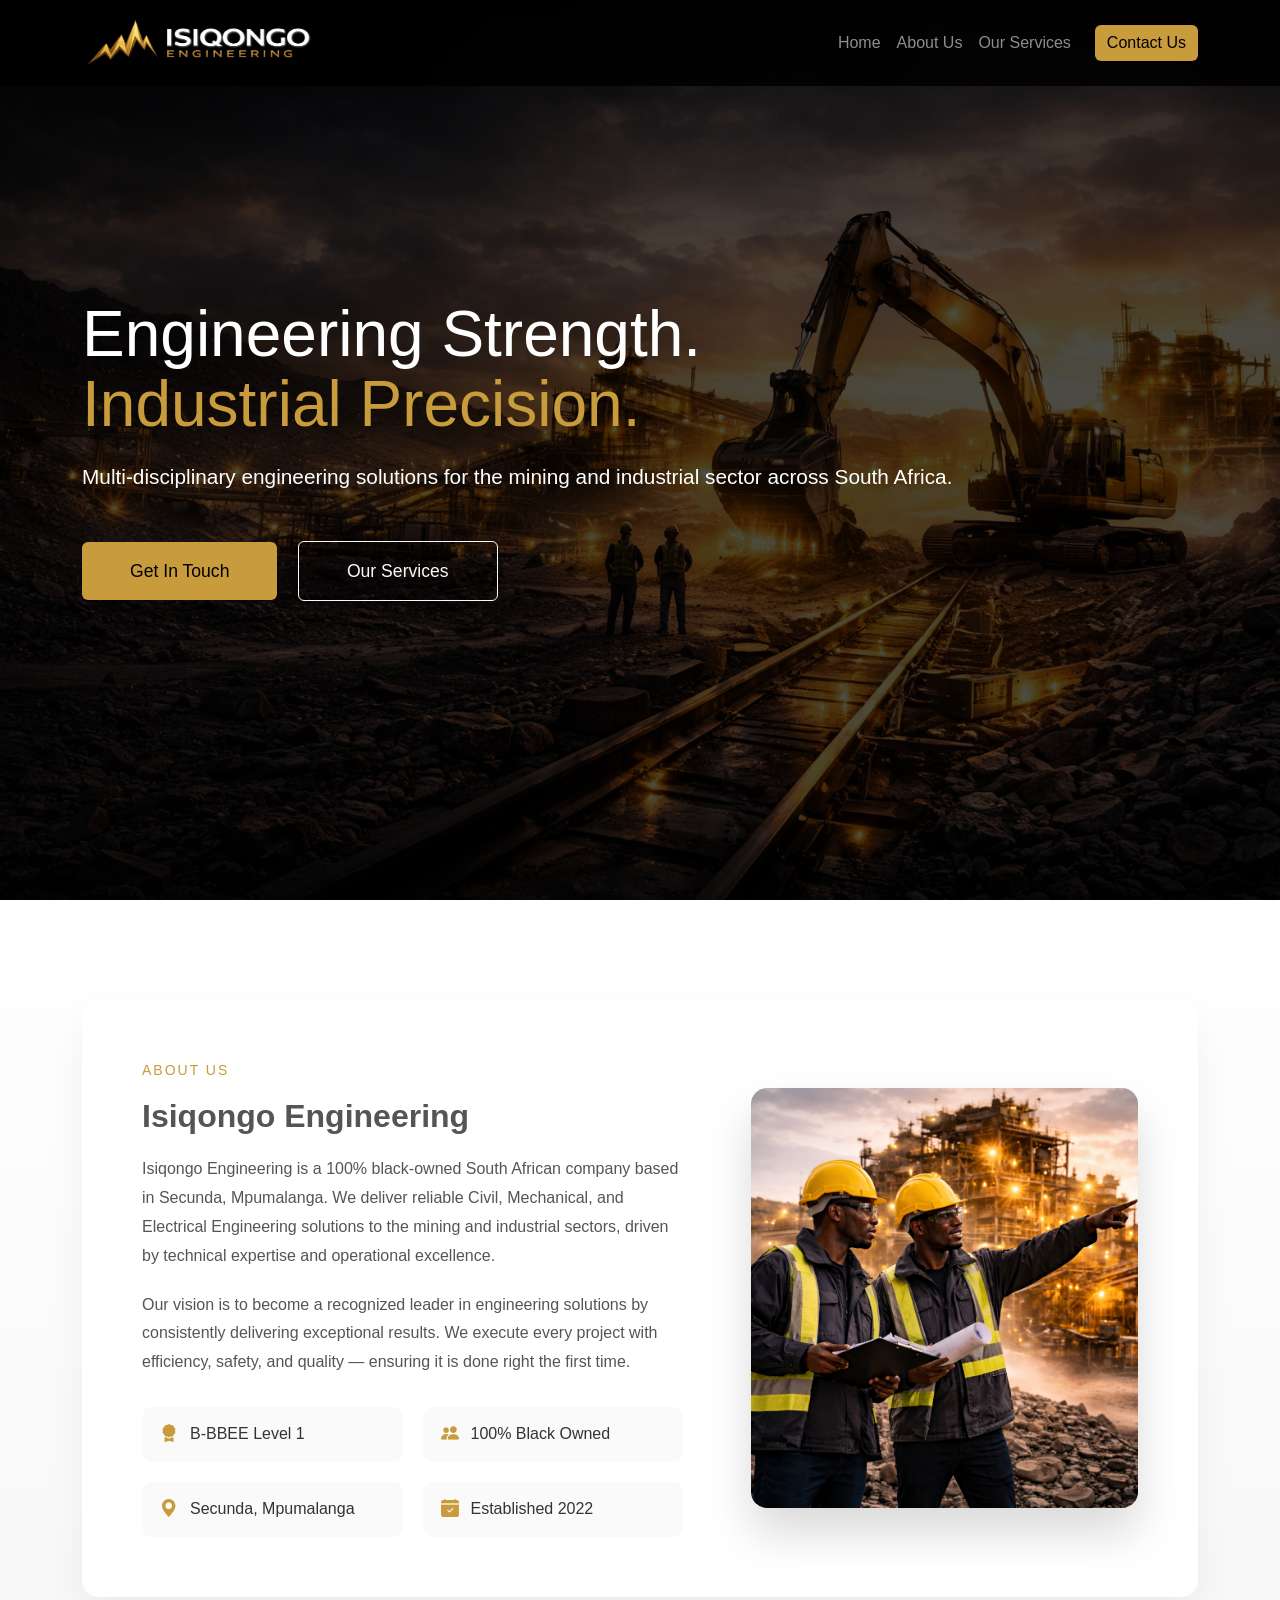
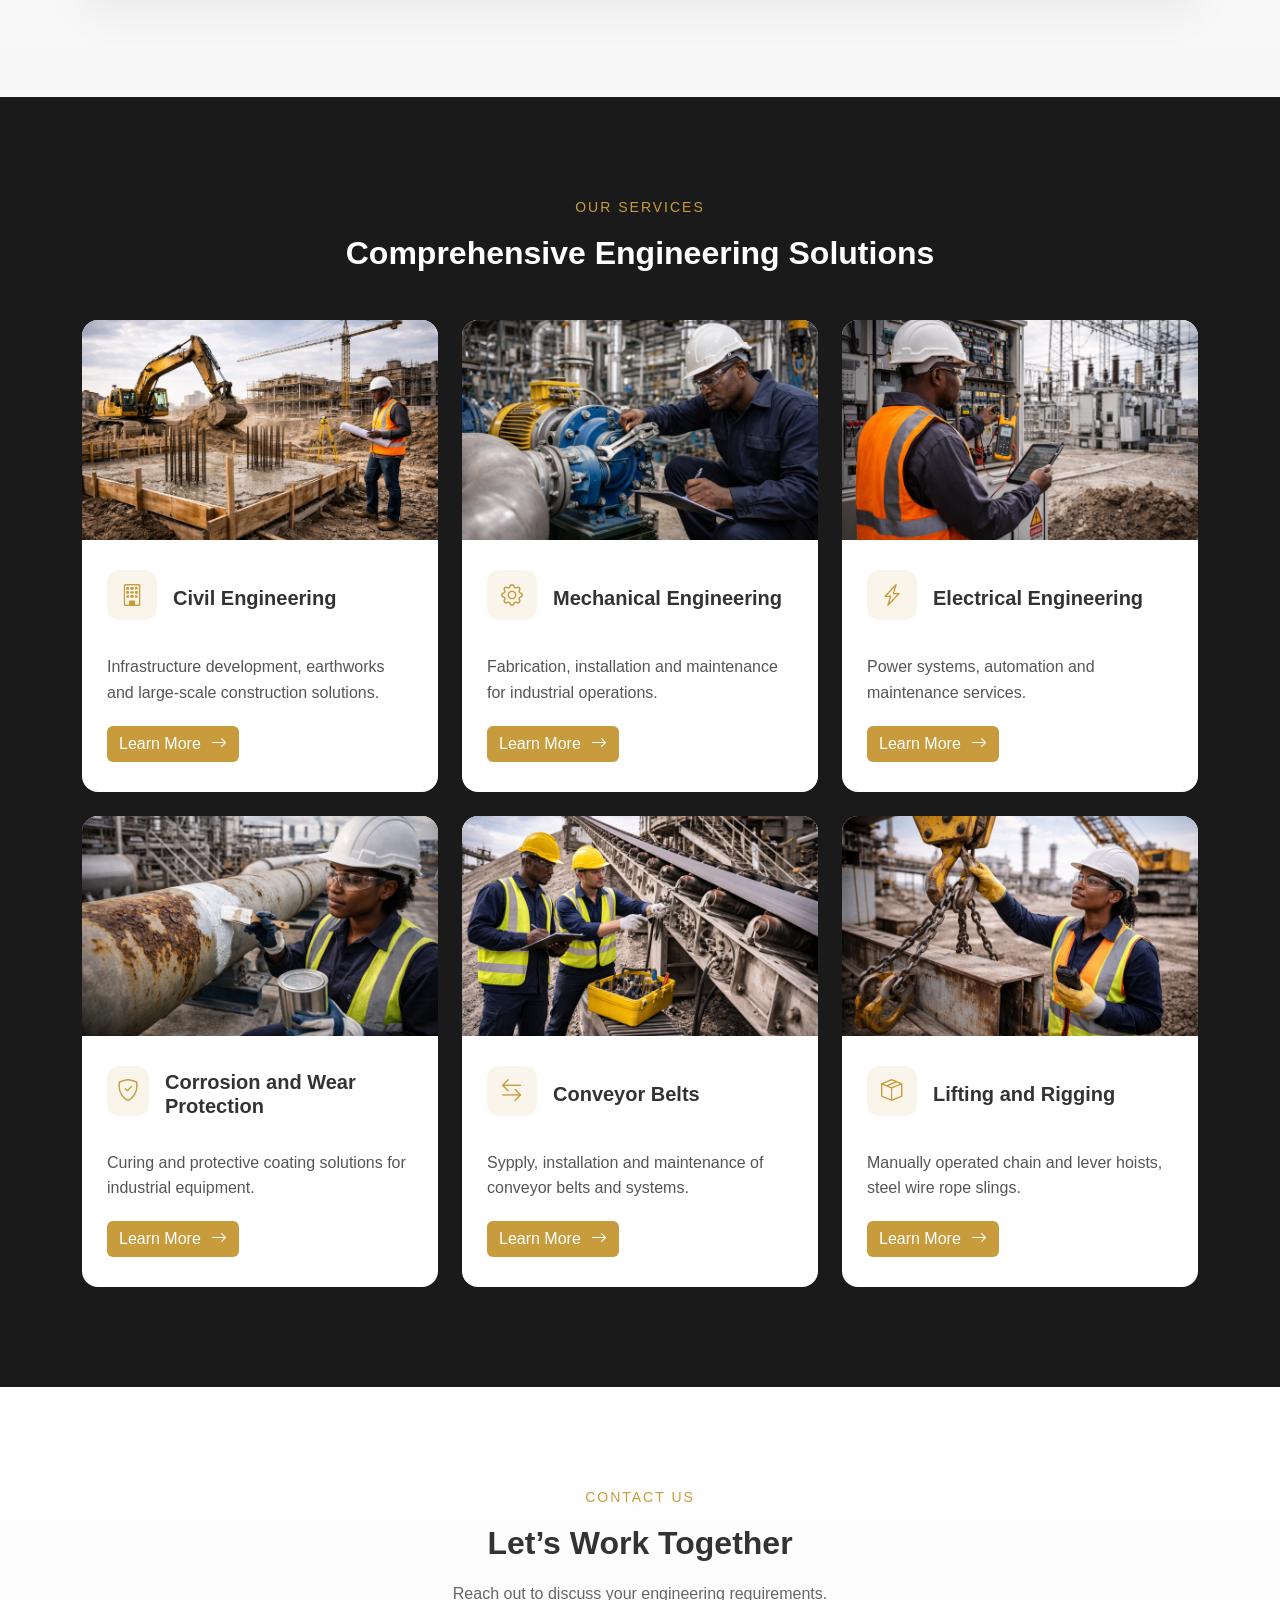
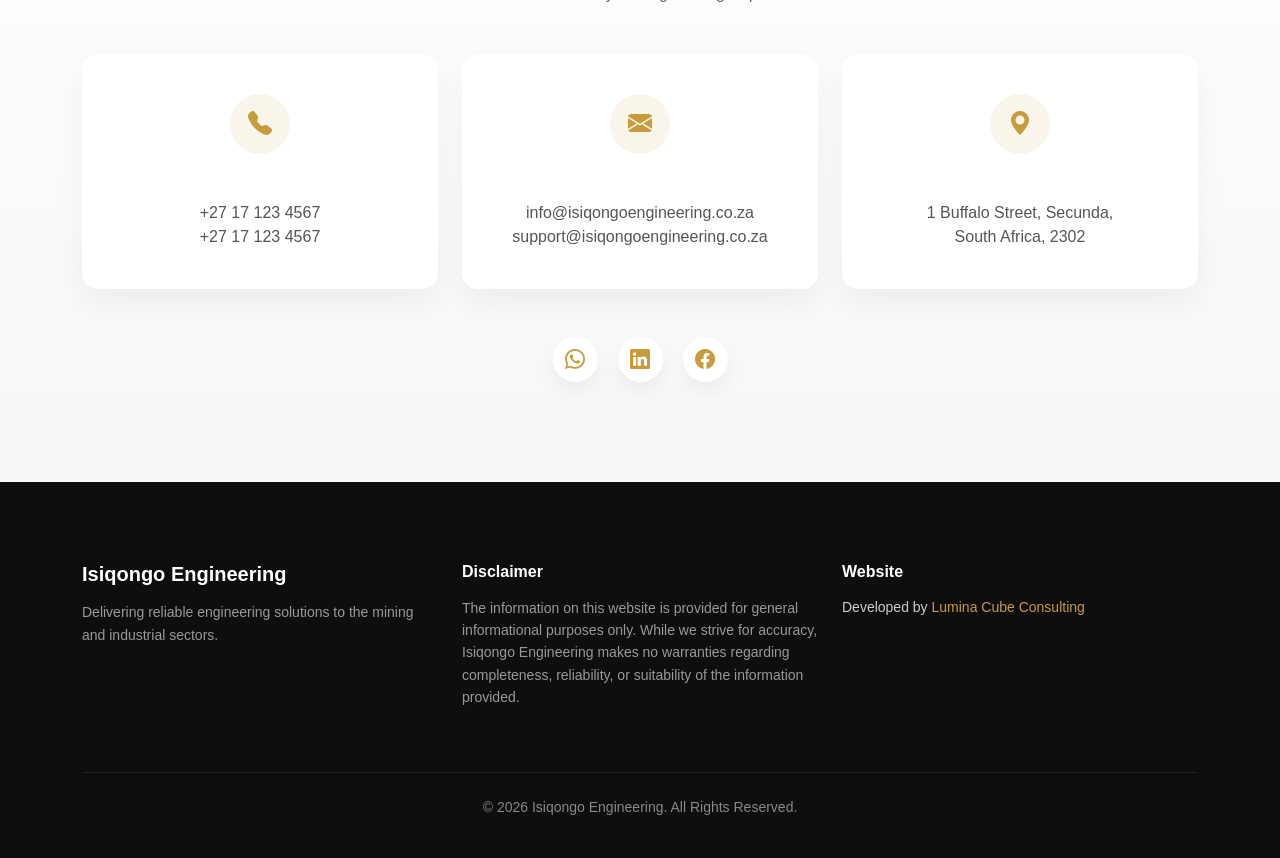
==== index.html @ bedacaf9 "pushing code" ====
<!DOCTYPE html>
<html lang="en">

<head>
    <!-- ========================================= -->
    <!-- META TAGS -->
    <!-- ========================================= -->
    <meta charset="UTF-8">
    <meta name="viewport" content="width=device-width, initial-scale=1.0">

    <title>Isiqongo Engineering</title>

    <!-- ========================================= -->
    <!-- BOOTSTRAP 5 CSS CDN -->
    <!-- ========================================= -->
    <link href="https://cdn.jsdelivr.net/npm/bootstrap@5.3.2/dist/css/bootstrap.min.css" rel="stylesheet">

    <!-- ========================================= -->
    <!-- BOOTSTRAP ICONS -->
    <!-- ========================================= -->
    <link href="https://cdn.jsdelivr.net/npm/bootstrap-icons@1.11.1/font/bootstrap-icons.css" rel="stylesheet">

    <!-- ========================================= -->
    <!-- CUSTOM CSS -->
    <!-- ========================================= -->
    <link rel="stylesheet" href="styles.css">
</head>

<body>

    <!-- ===================================================== -->
    <!-- 1. HERO SECTION WITH NAVIGATION -->
    <!-- ===================================================== -->
    <header class="hero-section">

        <!-- NAVIGATION -->
        <nav class="navbar navbar-expand-lg navbar-dark fixed-top custom-navbar">
            <div class="container">

                <!-- Logo -->
                <a class="navbar-brand" href="#">
                    <img src="images/isiqongo-logo.png" height="60px" alt="Isiqongo Engineering Logo" class="logo-img">
                </a>

                <!-- Mobile Toggle -->
                <button class="navbar-toggler" type="button" data-bs-toggle="collapse" data-bs-target="#navbarContent">
                    <span class="navbar-toggler-icon"></span>
                </button>

                <!-- Nav Links -->
                <div class="collapse navbar-collapse justify-content-end" id="navbarContent">
                    <ul class="navbar-nav align-items-center">
                        <li class="nav-item"><a class="nav-link" href="#hero-section">Home</a></li>
                        <li class="nav-item"><a class="nav-link" href="#about">About Us</a></li>
                        <li class="nav-item"><a class="nav-link" href="#services">Our Services</a></li>
                        <!-- <li class="nav-item"><a class="nav-link" href="#contact">Contact</a></li> -->
                        <li class="nav-item ms-3">
                            <a class="btn btn-gold" href="#contact">Contact Us</a>
                        </li>
                    </ul>
                </div>
            </div>
        </nav>

        <!-- HERO CONTENT -->
        <div class="hero-overlay" id="hero-section">
            <div class="container hero-content">
                <h1 class="mb-3">Engineering Strength.<br><span>Industrial Precision.</span></h1>
                <p class="mb-5">Multi-disciplinary engineering solutions for the mining and industrial sector across
                    South Africa.
                </p>

                <div class="hero-buttons">
                    <a href="#contact" class="btn btn-gold me-3 px-5 py-3">Get In Touch</a>
                    <a href="#services" class="btn btn-outline-light px-5 py-3">Our Services</a>
                </div>
            </div>
        </div>

    </header>


    <!-- ===================================================== -->
    <!-- 2. ABOUT US SECTION (REFINED) -->
    <!-- ===================================================== -->
    <section id="about" class="about-section section-padding">

        <div class="container">

            <div class="about-wrapper">

                <div class="row align-items-center g-5">

                    <!-- LEFT CONTENT -->
                    <div class="col-lg-7">

                        <div class="about-content">

                            <p class="section-eyebrow">About Us</p>
                            <h2 class="section-title">Isiqongo Engineering</h2>

                            <p class="about-text">
                                Isiqongo Engineering is a 100% black-owned South African company based in
                                Secunda, Mpumalanga. We deliver reliable Civil, Mechanical, and Electrical
                                Engineering solutions to the mining and industrial sectors, driven by technical
                                expertise and operational excellence.
                            </p>

                            <p class="about-text">
                                Our vision is to become a recognized leader in engineering solutions by
                                consistently delivering exceptional results. We execute every project with
                                efficiency, safety, and quality — ensuring it is done right the first time.
                            </p>

                            <!-- Highlight Points -->
                            <div class="about-highlights">
                                <div class="highlight-item">
                                    <i class="bi bi-award-fill"></i>
                                    <span>B-BBEE Level 1</span>
                                </div>

                                <div class="highlight-item">
                                    <i class="bi bi-people-fill"></i>
                                    <span>100% Black Owned</span>
                                </div>

                                <div class="highlight-item">
                                    <i class="bi bi-geo-alt-fill"></i>
                                    <span>Secunda, Mpumalanga</span>
                                </div>

                                <div class="highlight-item">
                                    <i class="bi bi-calendar-check-fill"></i>
                                    <span>Established 2022</span>
                                </div>
                            </div>

                        </div>

                    </div>

                    <!-- RIGHT IMAGE -->
                    <div class="col-lg-5">

                        <div class="about-image-wrapper">
                            <img src="images/about-us-2.png" alt="Isiqongo Engineering Team"
                                class="img-fluid about-img">
                        </div>

                    </div>

                </div>

            </div>

        </div>

    </section>


    <!-- ===================================================== -->
    <!-- 3. SERVICES SECTION - REFINED -->
    <!-- ===================================================== -->
    <section id="services" class="services-section section-padding">
        <div class="container">

            <!-- Section Header -->
            <div class="text-center mb-5">
                <p class="section-eyebrow">Our Services</p>
                <h2 class="section-title text-white">Comprehensive Engineering Solutions</h2>
            </div>

            <div class="row g-4">

                <!-- ======================== -->
                <!-- SERVICE CARD -->
                <!-- ======================== -->
                <div class="col-md-6 col-lg-4">
                    <div class="service-card">

                        <!-- Image Wrapper -->
                        <div class="service-image-wrapper">
                            <img src="images/civil-engineering.png" alt="Civil Engineering" class="service-img">
                        </div>

                        <!-- Content -->
                        <div class="service-content">
                            <div class="d-flex align-items-center mb-3">
                                <div class="service-icon-badge">
                                    <i class="bi bi-building"></i>

                                </div>
                                <h5 class="service-title ms-3">Civil Engineering</h5>
                            </div>




                            <p class="service-text">
                                Infrastructure development, earthworks and large-scale construction solutions.
                            </p>

                            <a href="#" class="service-link btn btn-gold">
                                Learn More <i class="bi bi-arrow-right"></i>
                            </a>
                        </div>

                    </div>
                </div>


                <!-- ======================== -->
                <!-- MECHANICAL -->
                <!-- ======================== -->
                <div class="col-md-6 col-lg-4">
                    <div class="service-card">

                        <div class="service-image-wrapper">
                            <img src="images/mechanical-engineering.png" alt="Mechanical Engineering"
                                class="service-img">
                        </div>

                        <div class="service-content">
                            <div class="d-flex align-items-center mb-3">
                                <div class="service-icon-badge">
                                    <i class="bi bi-gear"></i>
                                </div>

                                <h5 class="service-title ms-3">Mechanical Engineering</h5>
                            </div>

                            <p class="service-text">
                                Fabrication, installation and maintenance for industrial operations.
                            </p>

                            <a href="#" class="service-link btn btn-gold">
                                Learn More <i class="bi bi-arrow-right"></i>
                            </a>
                        </div>

                    </div>
                </div>


                <!-- ======================== -->
                <!-- ELECTRICAL -->
                <!-- ======================== -->
                <div class="col-md-6 col-lg-4">
                    <div class="service-card">

                        <div class="service-image-wrapper">
                            <img src="images/electrical-engineering.png" alt="Electrical Engineering"
                                class="service-img">
                        </div>

                        <div class="service-content">
                            <div class="d-flex align-items-center mb-3">
                                <div class="service-icon-badge">
                                    <i class="bi bi-lightning-charge"></i>
                                </div>

                                <h5 class="service-title ms-3">Electrical Engineering</h5>
                            </div>
                            <p class="service-text">
                                Power systems, automation and maintenance services.
                            </p>

                            <a href="#" class="service-link btn btn-gold">
                                Learn More <i class="bi bi-arrow-right"></i>
                            </a>
                        </div>

                    </div>
                </div>

                <!-- ======================== -->
                <!-- CORROSION AND WEAR PROTECTION -->
                <!-- ======================== -->
                <div class="col-md-6 col-lg-4">
                    <div class="service-card">

                        <div class="service-image-wrapper">
                            <img src="images/corrosion.png" alt="Electrical Engineering" class="service-img">
                        </div>

                        <div class="service-content">
                            <div class="d-flex align-items-center mb-3">
                                <div class="service-icon-badge">
                                    <i class="bi bi-shield-check"></i>
                                </div>

                                <h5 class="service-title ms-3">Corrosion and Wear Protection</h5>
                            </div>
                            <p class="service-text">
                                Curing and protective coating solutions for industrial equipment.
                            </p>

                            <a href="#" class="service-link btn btn-gold">
                                Learn More <i class="bi bi-arrow-right"></i>
                            </a>
                        </div>

                    </div>
                </div>

                <!-- ======================== -->
                <!-- CONVEYOR BELTS -->
                <!-- ======================== -->
                <div class="col-md-6 col-lg-4">
                    <div class="service-card">

                        <div class="service-image-wrapper">
                            <img src="images/conveyor-belts.png" alt="Electrical Engineering" class="service-img">
                        </div>

                        <div class="service-content">
                            <div class="d-flex align-items-center mb-3">
                                <div class="service-icon-badge">
                                    <i class="bi bi-arrow-left-right"></i>
                                </div>

                                <h5 class="service-title ms-3">Conveyor Belts</h5>
                            </div>
                            <p class="service-text">
                                Sypply, installation and maintenance of conveyor belts and systems.
                            </p>

                            <a href="#" class="service-link btn btn-gold">
                                Learn More <i class="bi bi-arrow-right"></i>
                            </a>
                        </div>

                    </div>
                </div>

                <!-- ======================== -->
                <!-- LIFTING AND RIGGING -->
                <!-- ======================== -->
                <div class="col-md-6 col-lg-4">
                    <div class="service-card">

                        <div class="service-image-wrapper">
                            <img src="images/lifting-rigging.png" alt="Electrical Engineering" class="service-img">
                        </div>

                        <div class="service-content">
                            <div class="d-flex align-items-center mb-3">
                                <div class="service-icon-badge">
                                    <i class="bi bi-box-seam"></i>
                                </div>

                                <h5 class="service-title ms-3">Lifting and Rigging</h5>
                            </div>
                            <p class="service-text">
                                Manually operated chain and lever hoists, steel wire rope slings.
                            </p>

                            <a href="#" class="service-link btn btn-gold">
                                Learn More <i class="bi bi-arrow-right"></i>
                            </a>
                        </div>

                    </div>
                </div>

            </div>
        </div>
    </section>


<!-- ===================================================== -->
<!-- 4. CONTACT SECTION - REFINED -->
<!-- ===================================================== -->
<section id="contact" class="contact-section section-padding">

    <div class="container">

        <!-- Section Header -->
        <div class="text-center mb-5">
            <p class="section-eyebrow">Contact Us</p>
            <h2 class="section-title contact-">Let’s Work Together</h2>
            <p class="contact-subtext">
                Reach out to discuss your engineering requirements.
            </p>
        </div>

        <!-- Contact Cards -->
        <div class="row g-4 justify-content-center">

            <!-- Phone -->
            <div class="col-md-6 col-lg-4">
                <div class="contact-card text-center">
                    <div class="contact-icon-wrapper">
                        <i class="bi bi-telephone-fill"></i>
                    </div>
                    <h6 class="contact-label">Call Us</h6>
                    <p class="contact-value">+27 17 123 4567</p>
                    <p class="contact-value">+27 17 123 4567</p>
                </div>
            </div>

            <!-- Email -->
            <div class="col-md-6 col-lg-4">
                <div class="contact-card text-center">
                    <div class="contact-icon-wrapper">
                        <i class="bi bi-envelope-fill"></i>
                    </div>
                    <h6 class="contact-label">Email</h6>
                    <p class="contact-value">info@isiqongoengineering.co.za</p>
                    <p class="contact-value">support@isiqongoengineering.co.za</p>
                </div>
            </div>

            <!-- Address -->
            <div class="col-md-6 col-lg-4">
                <div class="contact-card text-center">
                    <div class="contact-icon-wrapper">
                        <i class="bi bi-geo-alt-fill"></i>
                    </div>
                    <h6 class="contact-label">Visit Us</h6>
                    <p class="contact-value">
                        1 Buffalo Street,
                        Secunda,<br>
                        South Africa, 2302
                    </p>
                </div>
            </div>

        </div>

        <!-- Social Icons -->
        <div class="social-wrapper text-center mt-5">
            <a href="#" class="social-icon"><i class="bi bi-whatsapp"></i></a>
            <a href="#" class="social-icon"><i class="bi bi-linkedin"></i></a>
            <a href="#" class="social-icon"><i class="bi bi-facebook"></i></a>
        </div>

    </div>

</section>


<!-- ===================================================== -->
<!-- 5. FOOTER - REFINED -->
<!-- ===================================================== -->
<footer class="footer-section">

    <div class="container">

        <div class="row gy-4">

            <!-- Company Info -->
            <div class="col-lg-4 col-md-6">
                <div class="footer-brand">
                    <h5>Isiqongo Engineering</h5>
                    <p class="footer-tagline">
                        Delivering reliable engineering solutions to the mining and industrial sectors.
                    </p>
                </div>
            </div>

            <!-- Disclaimer -->
            <div class="col-lg-4 col-md-6">
                <h6 class="footer-heading">Disclaimer</h6>
                <p class="footer-disclaimer">
                    The information on this website is provided for general informational purposes only.
                    While we strive for accuracy, Isiqongo Engineering makes no warranties regarding
                    completeness, reliability, or suitability of the information provided.
                </p>
            </div>

            <!-- Developer Credit -->
            <div class="col-lg-4 col-md-12">
                <h6 class="footer-heading">Website</h6>
                <p class="footer-developed">
                    Developed by
                    <a href="https://www.lumina-cube.co.za" target="_blank">
                        Lumina Cube Consulting
                    </a>
                </p>
            </div>

        </div>

        <!-- Bottom Line -->
        <div class="footer-bottom text-center mt-5 pt-4">
            <p class="mb-0">
                © 2026 Isiqongo Engineering. All Rights Reserved.
            </p>
        </div>

    </div>

</footer>


    <!-- ========================================= -->
    <!-- BOOTSTRAP JS -->
    <!-- ========================================= -->
    <script src="https://cdn.jsdelivr.net/npm/bootstrap@5.3.2/dist/js/bootstrap.bundle.min.js"></script>

</body>

</html>
---- styles.css ----
/* ===================================================== */
/* GLOBAL THEME COLORS */
/* ===================================================== */
:root {
    --primary-black: #0E0E0E;
    --charcoal: #1A1A1A;
    --gold: #C89B3C;
    --light-gold: #E0B84F;
    --light-gray: #f5f5f5;
}

/* Global */
body {
    font-family: 'Segoe UI', sans-serif;
    background-color: var(--primary-black);
    color: white;
}

.section-padding {
    padding: 100px 0;
}

.section-eyebrow {
    color: var(--gold);
    text-transform: uppercase;
    letter-spacing: 2px;
    font-size: 14px;
}

.section-title {
    font-weight: 700;
    margin-bottom: 20px;
    color: #333;
}

/* ===================================================== */
/* HERO SECTION */
/* ===================================================== */

.hero-section {
    height: 100vh;
    min-height: 700px;
    background: url('images/hero-background.png') center/cover no-repeat;
    position: relative;
}

.hero-overlay {
    background: rgba(0, 0, 0, 0.7);
    height: 100%;
    display: flex;
    align-items: center;
}

.hero-content-inner {
    padding-top: 100px; /* Prevent overlap with fixed navbar */
    max-width: 700px;
}

.hero-content h1 {
    font-size: 4rem;
    line-height: 1.1;
}

.hero-content p {
    font-size: 1.3rem;
    margin-top: 20px;
    line-height: 1.6;
}

.hero-content span {
    color: var(--gold);
}

.btn-gold {
    background-color: var(--gold);
    color: black;
    border: none;
}

.hero-buttons .btn {
    font-size: 1.1rem;
    transition: all 0.3s ease;
}

.btn-gold:hover {
    background-color: var(--light-gold);
}

/* ===================================================== */
/* NAVBAR */
/* ===================================================== */

.custom-navbar {
    background: rgba(0, 0, 0, 0.85);
    backdrop-filter: blur(6px);
}

/* ===================================================== */
/* RESPONSIVE - HERO MOBILE FIX */
/* ===================================================== */

@media (max-width: 992px) {

    #hero-section {
        height: auto;
        min-height: 100vh;
        padding-bottom: 60px;
    }

    #hero-section {
        align-items: center;
        padding: 60px 20px 20px;
    }

    .hero-content h1 {
        font-size: 2.2rem;
    }

    .hero-content p {
        font-size: 1rem;
        margin-bottom: 30px;
    }

    .hero-buttons {
        display: flex;
        flex-direction: column;
        gap: 15px;
    }

    .hero-buttons .btn {
        width: 100%;
        padding: 14px 20px;
        font-size: 1rem;
    }

}

/* ===================================================== */
/* ABOUT SECTION - REFINED */
/* ===================================================== */

.about-section {
    background: linear-gradient(to bottom, #ffffff 0%, #f7f7f7 100%);
    position: relative;
}

.about-wrapper {
    background: #ffffff;
    padding: 60px;
    border-radius: 16px;
    box-shadow: 0 20px 40px rgba(0, 0, 0, 0.05);
}

/* Content */
.about-content {
    padding-right: 20px;
}

.about-text {
    color: #555;
    line-height: 1.8;
    margin-bottom: 20px;
}

.about-content h2 {
    color: #555;
}

/* Highlights */
.about-highlights {
    display: grid;
    grid-template-columns: repeat(2, 1fr);
    gap: 20px;
    margin-top: 30px;
}

.highlight-item {
    display: flex;
    align-items: center;
    background: #fafafa;
    padding: 14px 18px;
    border-radius: 10px;
    transition: all 0.3s ease;
}

.highlight-item i {
    font-size: 18px;
    color: var(--gold);
    margin-right: 12px;
}

.highlight-item span {
    font-weight: 500;
    color: #333;
}

.highlight-item:hover {
    background: #f1f1f1;
    transform: translateY(-3px);
}

/* Image Styling */
.about-image-wrapper {
    position: relative;
}

.about-img {
    border-radius: 16px;
    width: 100%;
    height: 420px;
    object-fit: cover;
    box-shadow: 0 25px 45px rgba(0, 0, 0, 0.15);
}

/* Subtle Decorative Accent */
.about-image-wrapper::before {
    content: "";
    position: absolute;
    top: -20px;
    left: -20px;
    width: 100px;
    height: 100px;
    background: var(--gold);
    opacity: 0.1;
    border-radius: 20px;
    z-index: -1;
}

/* ===================================================== */
/* RESPONSIVE - ABOUT SECTION */
/* ===================================================== */

@media (max-width: 992px) {

    .about-wrapper {
        padding: 40px;
    }

    .about-highlights {
        grid-template-columns: 1fr;
    }

    .about-img {
        height: 350px;
        margin-top: 30px;
    }
}

@media (max-width: 576px) {

    .about-wrapper {
        padding: 30px 20px;
    }

    .about-img {
        height: 280px;
    }
}

/* ===================================================== */
/* SERVICES SECTION - REFINED */
/* ===================================================== */

.services-section {
    background: var(--charcoal);
    position: relative;
}

/* Card */
.service-card {
    background: #ffffff;
    border-radius: 16px;
    overflow: hidden;
    transition: all 0.3s ease;
    height: 100%;
    display: flex;
    flex-direction: column;
}

.service-card:hover {
    transform: translateY(-8px);
    box-shadow: 0 20px 40px rgba(0, 0, 0, 0.25);
}

/* Image */
.service-image-wrapper {
    width: 100%;
    height: 220px;
    overflow: hidden;
}

.service-img {
    width: 100%;
    height: 100%;
    object-fit: cover;
    transition: transform 0.4s ease;
}

.service-card:hover .service-img {
    transform: scale(1.05);
}

/* Content */
.service-content {
    padding: 30px 25px;
    flex-grow: 1;
    position: relative;
}

/* Icon Badge */
.service-icon-badge {
    width: 50px;
    height: 50px;
    background: rgba(200, 155, 60, 0.1);
    display: flex;
    align-items: center;
    justify-content: center;
    border-radius: 12px;
    margin-bottom: 18px;
}

.service-icon-badge i {
    font-size: 22px;
    color: var(--gold);
}

/* Title */
.service-title {
    font-weight: 600;
    margin-bottom: 12px;
    color:#333
}

/* Text */
.service-text {
    color: #555;
    margin-bottom: 20px;
    line-height: 1.6;
}

/* Link */
.service-link {
    font-weight: 500;
    text-decoration: none;
    color: white;
    transition: all 0.3s ease;
}

.service-link i {
    margin-left: 6px;
    transition: transform 0.3s ease;
}

.service-link:hover {
    color: #000;
}

.service-link:hover i {
    transform: translateX(5px);
}

/* ===================================================== */
/* RESPONSIVE - SERVICES */
/* ===================================================== */

@media (max-width: 992px) {
    .service-image-wrapper {
        height: 200px;
    }
}

@media (max-width: 768px) {
    .service-image-wrapper {
        height: 180px;
    }

    .service-content {
        padding: 25px 20px;
    }
}

/* ===================================================== */
/* CONTACT SECTION - REFINED */
/* ===================================================== */

.contact-section {
    background: linear-gradient(to bottom, #ffffff 0%, #f7f7f7 100%);
}

/* Subtext */
.contact-subtext {
    color: #666;
    max-width: 500px;
    margin: 0 auto;
}

/* Card */
.contact-card {
    background: #ffffff;
    padding: 40px 30px;
    border-radius: 16px;
    box-shadow: 0 15px 30px rgba(0, 0, 0, 0.05);
    transition: all 0.3s ease;
}

.contact-card:hover {
    transform: translateY(-6px);
    box-shadow: 0 25px 45px rgba(0, 0, 0, 0.1);
}

/* Icon Circle */
.contact-icon-wrapper {
    width: 60px;
    height: 60px;
    background: rgba(200, 155, 60, 0.1);
    display: flex;
    align-items: center;
    justify-content: center;
    border-radius: 50%;
    margin: 0 auto 20px;
}

.contact-icon-wrapper i {
    font-size: 24px;
    color: var(--gold);
}

/* Labels */
.contact-label {
    font-weight: 600;
    margin-bottom: 8px;
}

.contact-value {
    color: #555;
    margin: 0;
}

/* Social Icons */
.social-wrapper {
    display: flex;
    justify-content: center;
    gap: 20px;
}

.social-icon {
    width: 45px;
    height: 45px;
    background: #ffffff;
    display: flex;
    align-items: center;
    justify-content: center;
    border-radius: 50%;
    color: var(--gold);
    font-size: 20px;
    transition: all 0.3s ease;
    box-shadow: 0 10px 20px rgba(0, 0, 0, 0.05);
}

.social-icon:hover {
    background: var(--gold);
    color: #ffffff;
    transform: translateY(-4px);
}

/* .section-title.contact {
    color: #333;
    text-align: center;
    margin-bottom: 15px;
} */

/* ===================================================== */
/* RESPONSIVE */
/* ===================================================== */

@media (max-width: 992px) {
    .contact-card {
        padding: 30px 20px;
    }
}

@media (max-width: 576px) {
    .contact-subtext {
        font-size: 14px;
    }
}

/* ===================================================== */
/* FOOTER - REFINED */
/* ===================================================== */

.footer-section {
    background: #0E0E0E;
    color: #ccc;
    padding: 80px 0 40px;
    font-size: 14px;
}

/* Headings */
.footer-heading {
    color: #ffffff;
    font-weight: 600;
    margin-bottom: 15px;
}

/* Brand */
.footer-brand h5 {
    color: #ffffff;
    font-weight: 600;
    margin-bottom: 15px;
}

.footer-tagline {
    color: #999;
    line-height: 1.6;
}

/* Disclaimer */
.footer-disclaimer {
    color: #999;
    line-height: 1.6;
}

/* Developer */
.footer-developed a {
    color: var(--gold);
    text-decoration: none;
    font-weight: 500;
    transition: color 0.3s ease;
}

.footer-developed a:hover {
    color: #ffffff;
}

/* Bottom */
.footer-bottom {
    border-top: 1px solid rgba(255, 255, 255, 0.08);
    color: #888;
}

/* ===================================================== */
/* RESPONSIVE */
/* ===================================================== */

@media (max-width: 768px) {

    .footer-section {
        padding: 60px 0 30px;
        text-align: center;
    }

    .footer-bottom {
        margin-top: 40px;
    }
}
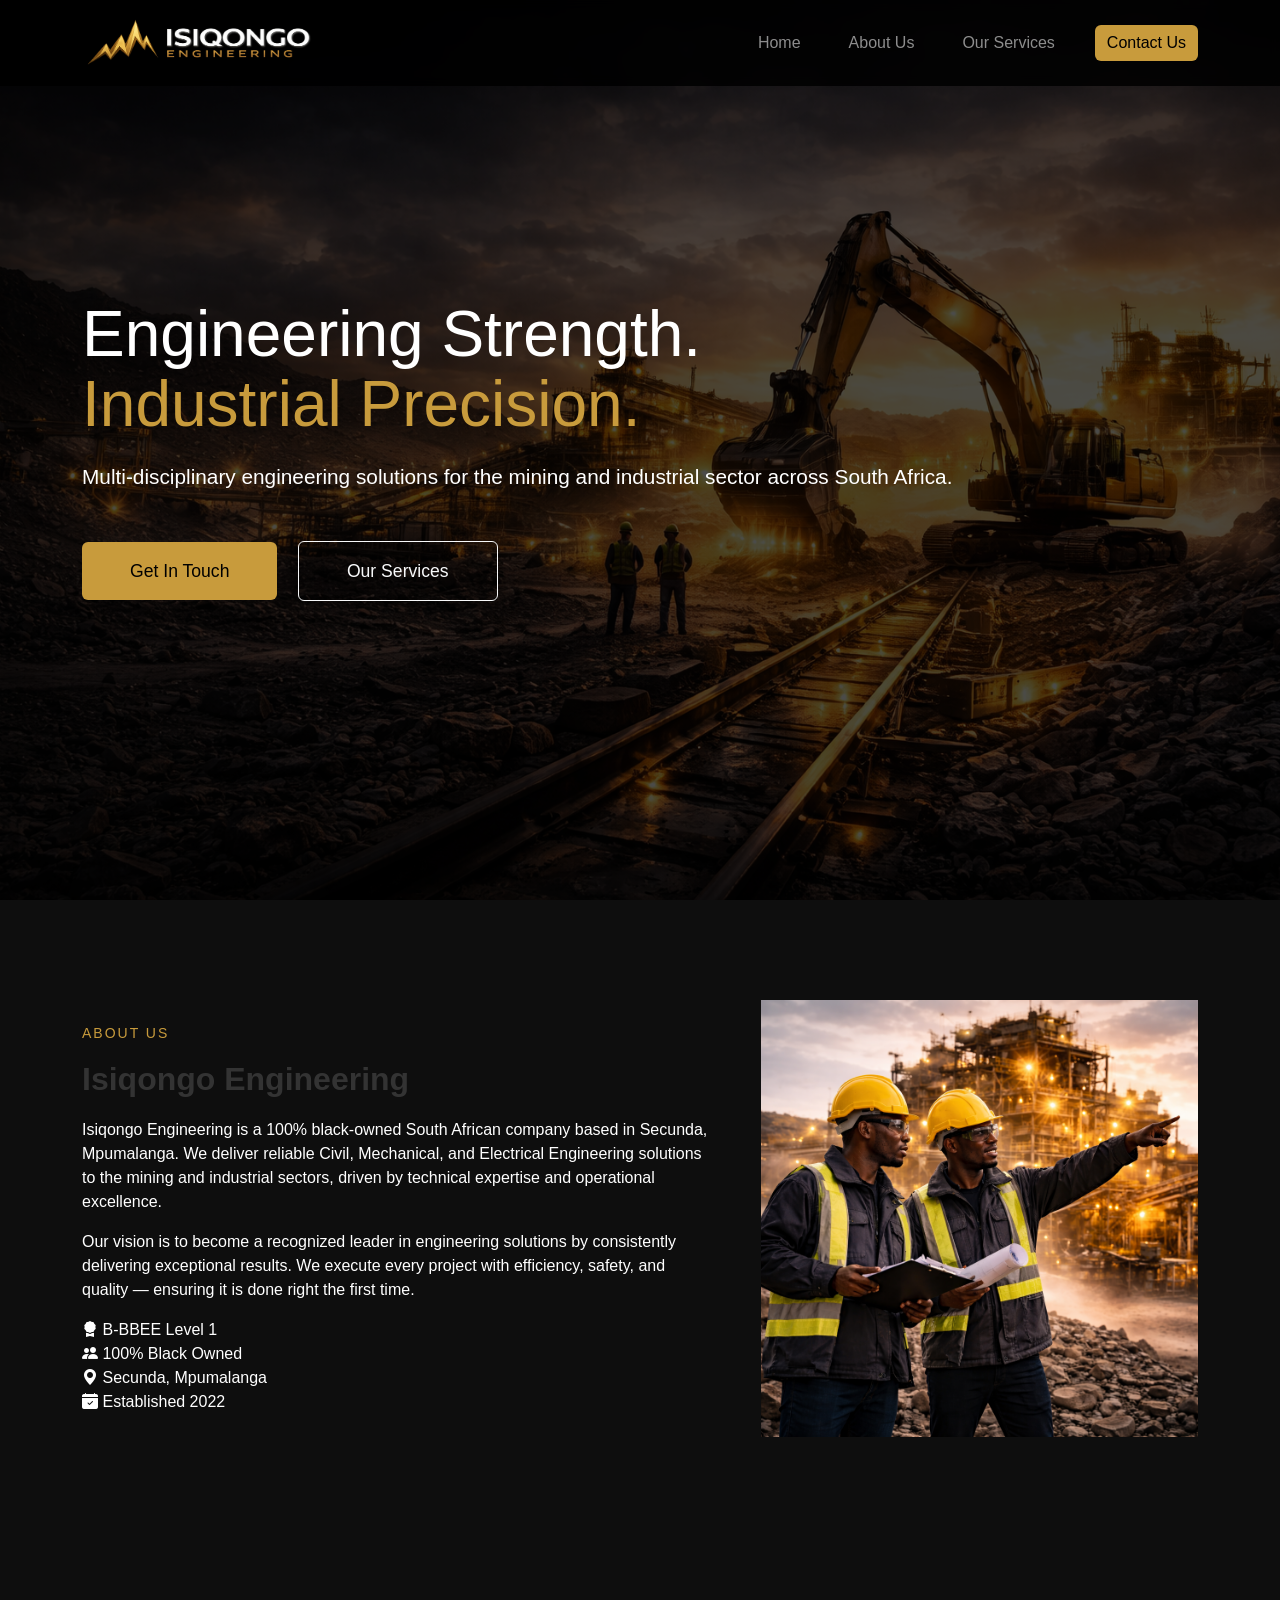
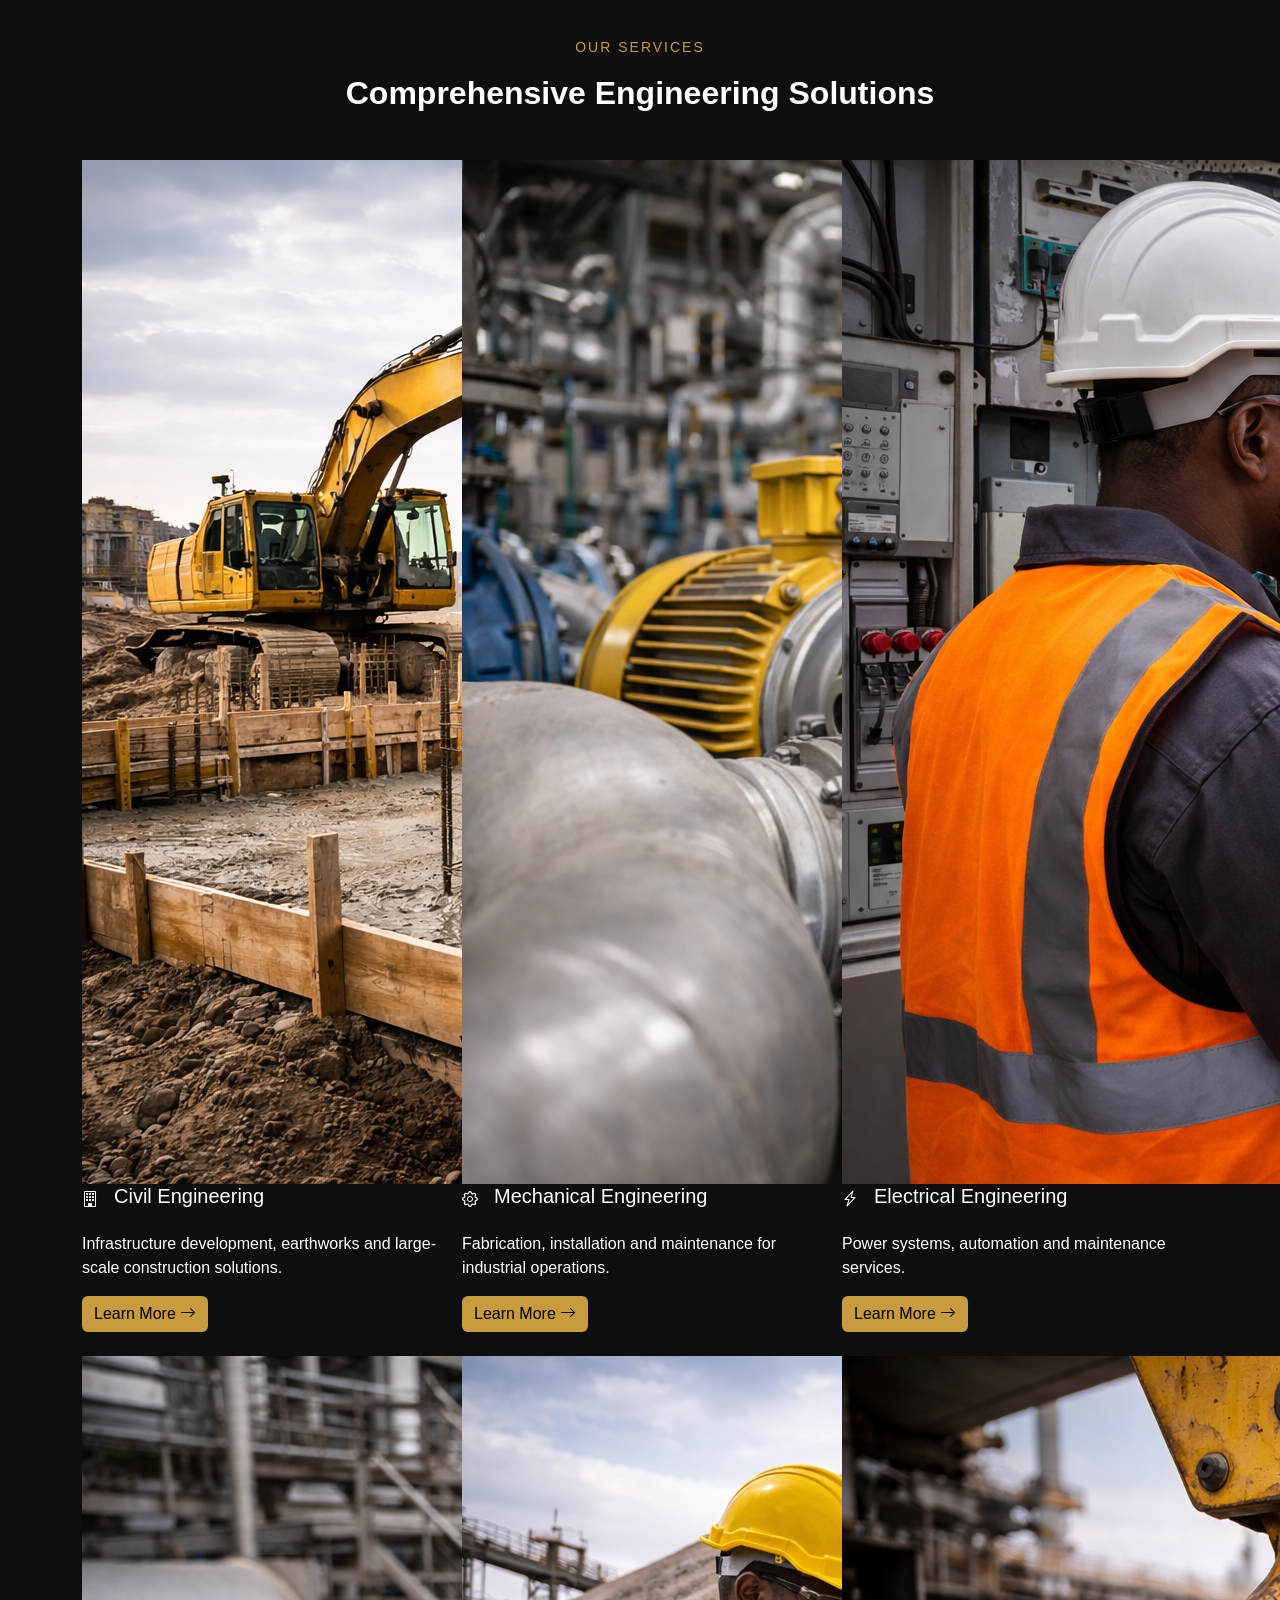
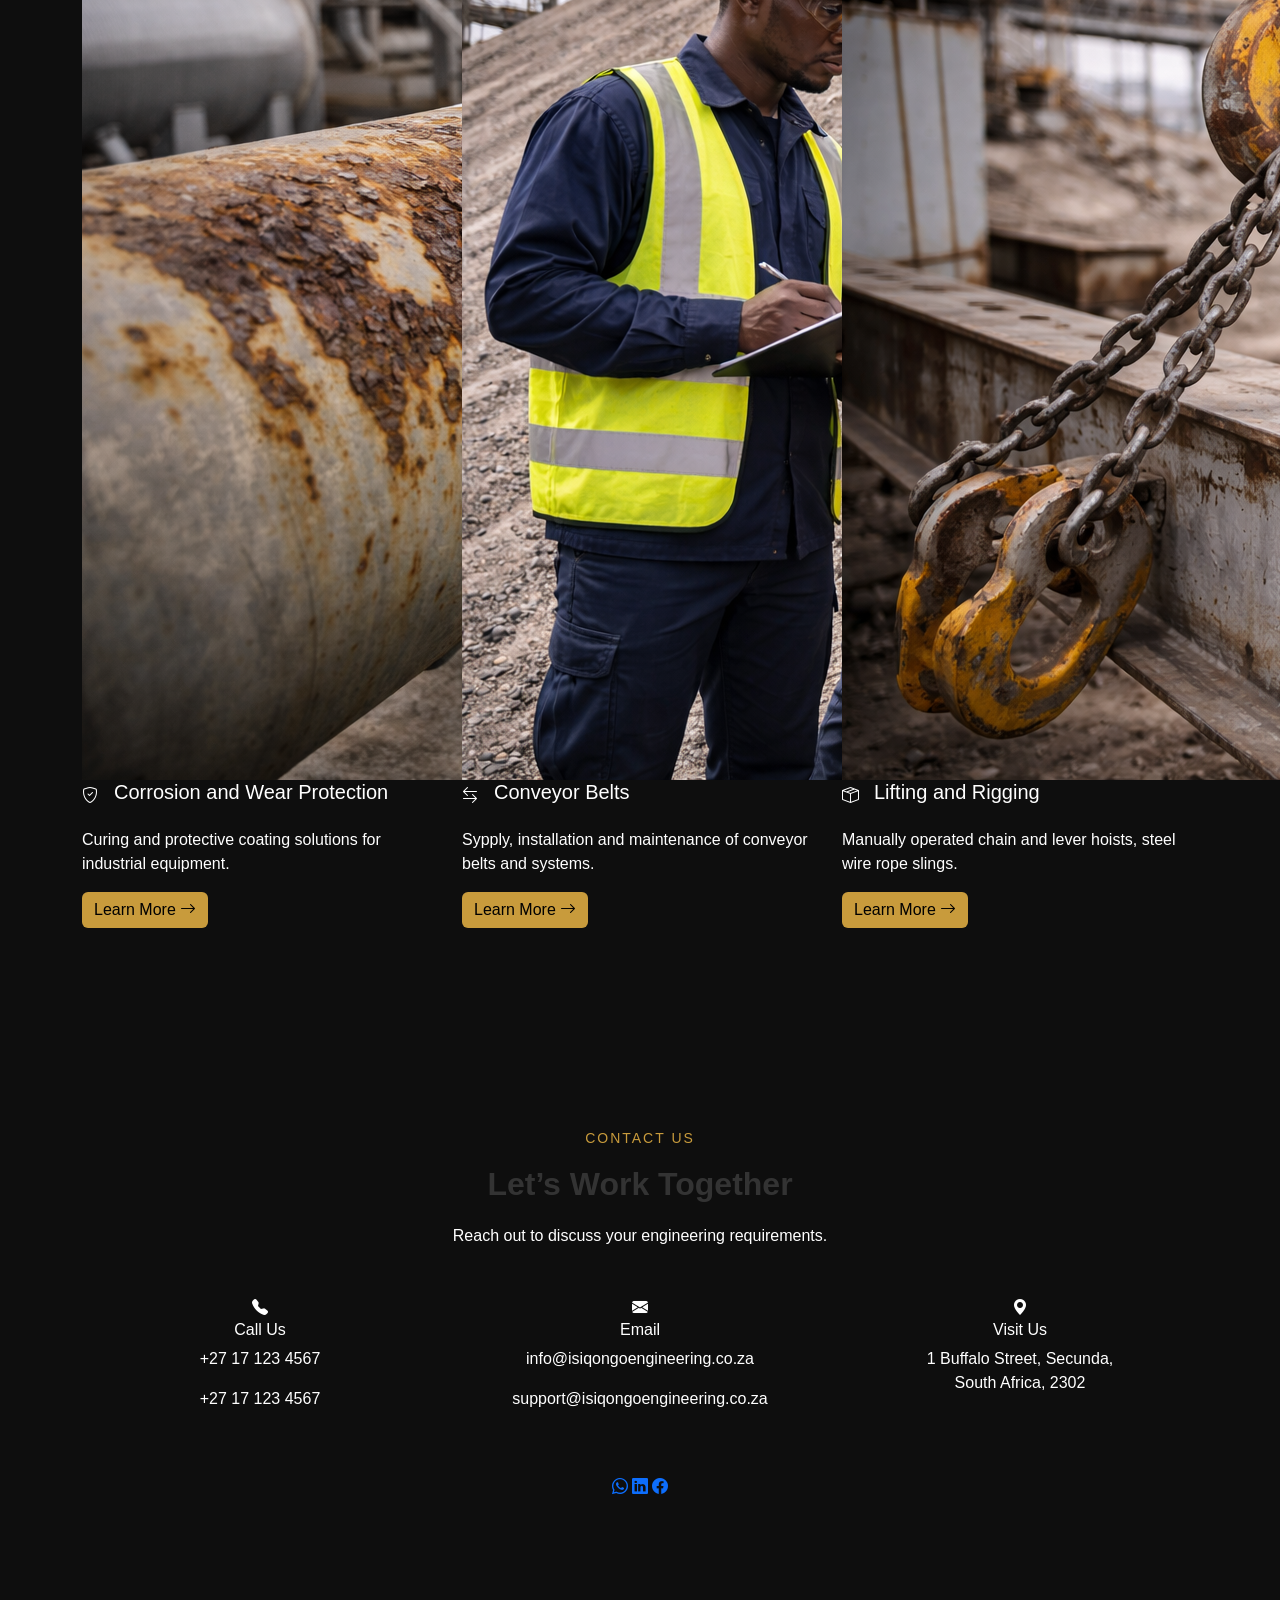
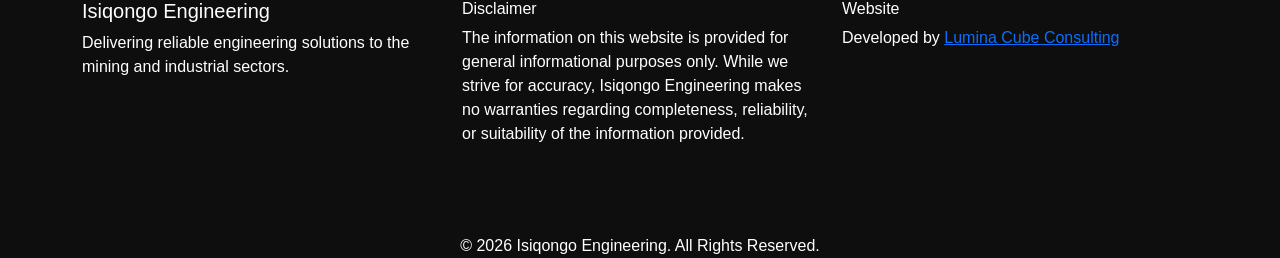
==== commit d32b139c: "fixing nav margins" ====
--- a/index.html
+++ b/index.html
@@ -50,9 +50,9 @@
                 <!-- Nav Links -->
                 <div class="collapse navbar-collapse justify-content-end" id="navbarContent">
                     <ul class="navbar-nav align-items-center">
-                        <li class="nav-item"><a class="nav-link" href="#hero-section">Home</a></li>
-                        <li class="nav-item"><a class="nav-link" href="#about">About Us</a></li>
-                        <li class="nav-item"><a class="nav-link" href="#services">Our Services</a></li>
+                        <li class="nav-item mx-3"><a class="nav-link" href="#hero-section">Home</a></li>
+                        <li class="nav-item mx-3"><a class="nav-link" href="#about">About Us</a></li>
+                        <li class="nav-item mx-3"><a class="nav-link" href="#services">Our Services</a></li>
                         <!-- <li class="nav-item"><a class="nav-link" href="#contact">Contact</a></li> -->
                         <li class="nav-item ms-3">
                             <a class="btn btn-gold" href="#contact">Contact Us</a>
--- a/styles.css
+++ b/styles.css
@@ -132,6 +132,14 @@
         padding: 14px 20px;
         font-size: 1rem;
     }
+
+    .nav-item {
+        margin-top: 7px;
+        margin-bottom: 7px;
+    }
+
+    .nav-item:last-child {
+        margin-left: 0!important;
 
 }
 
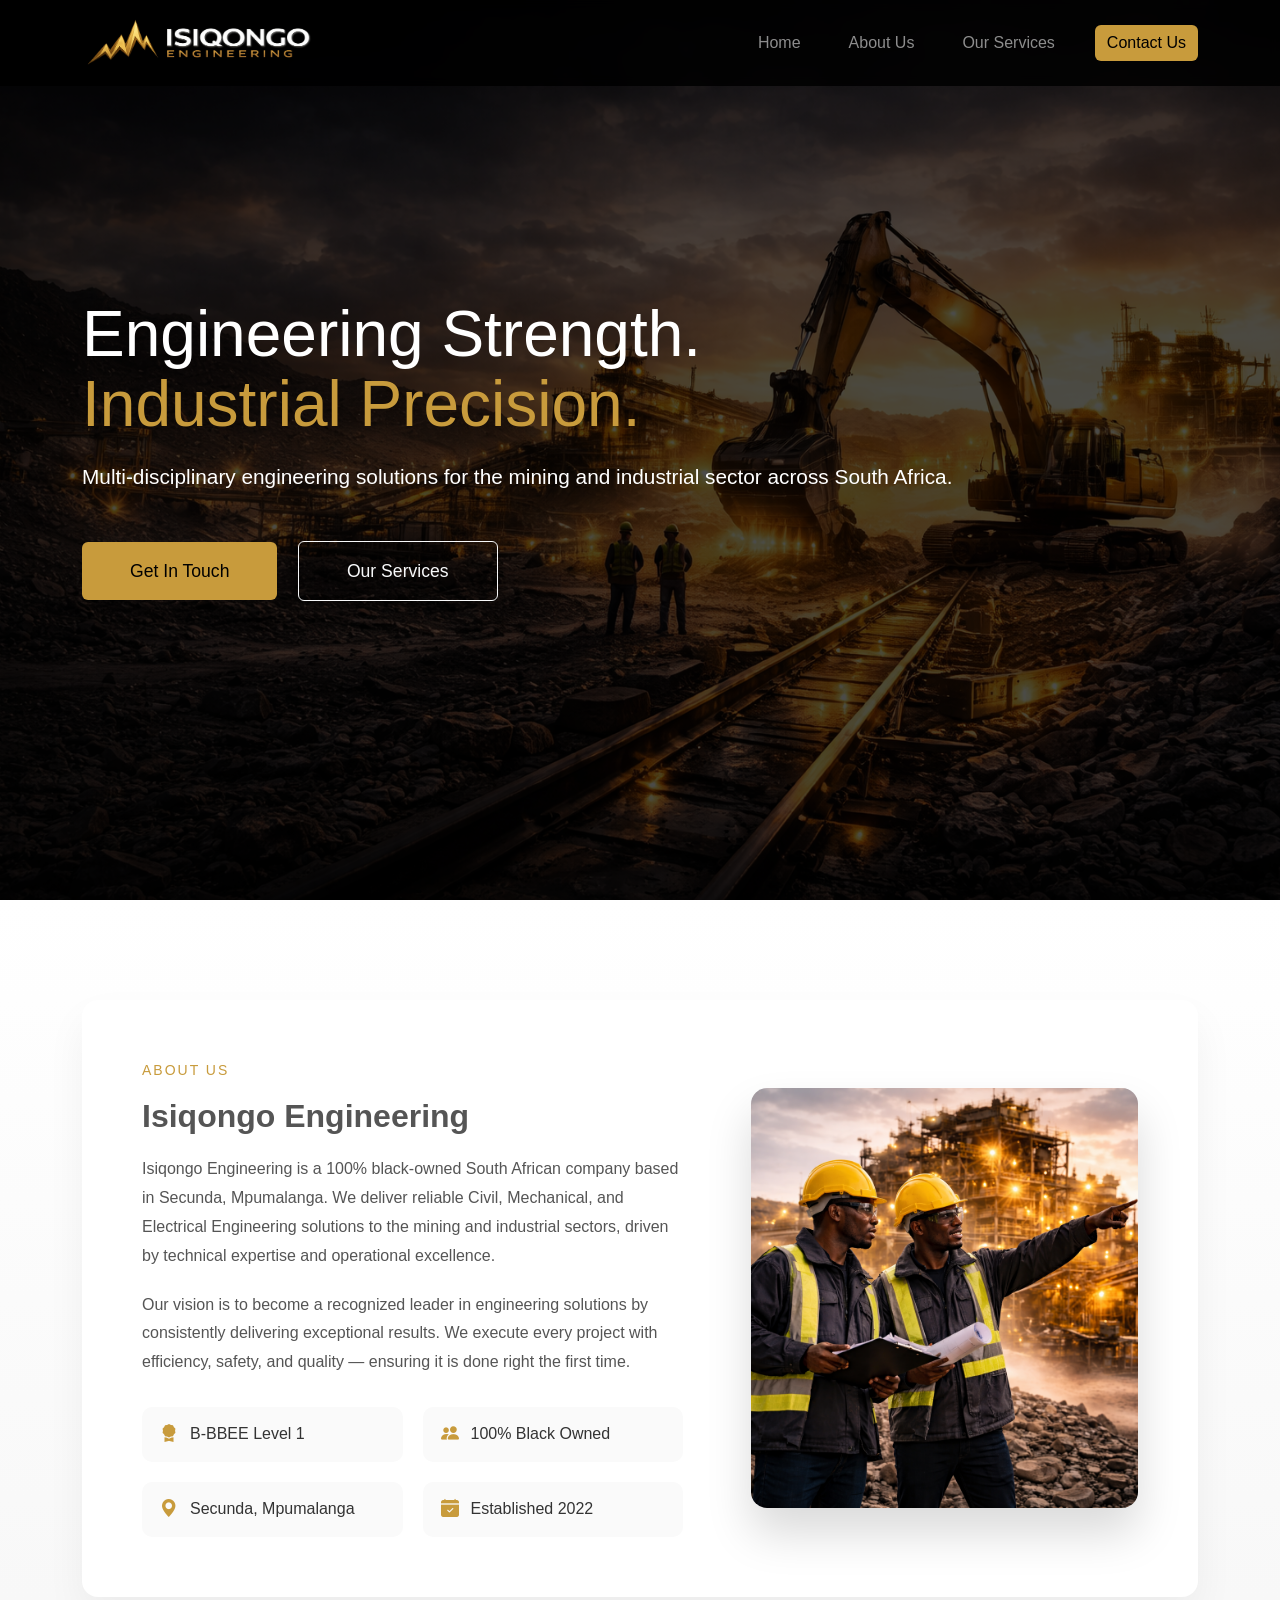
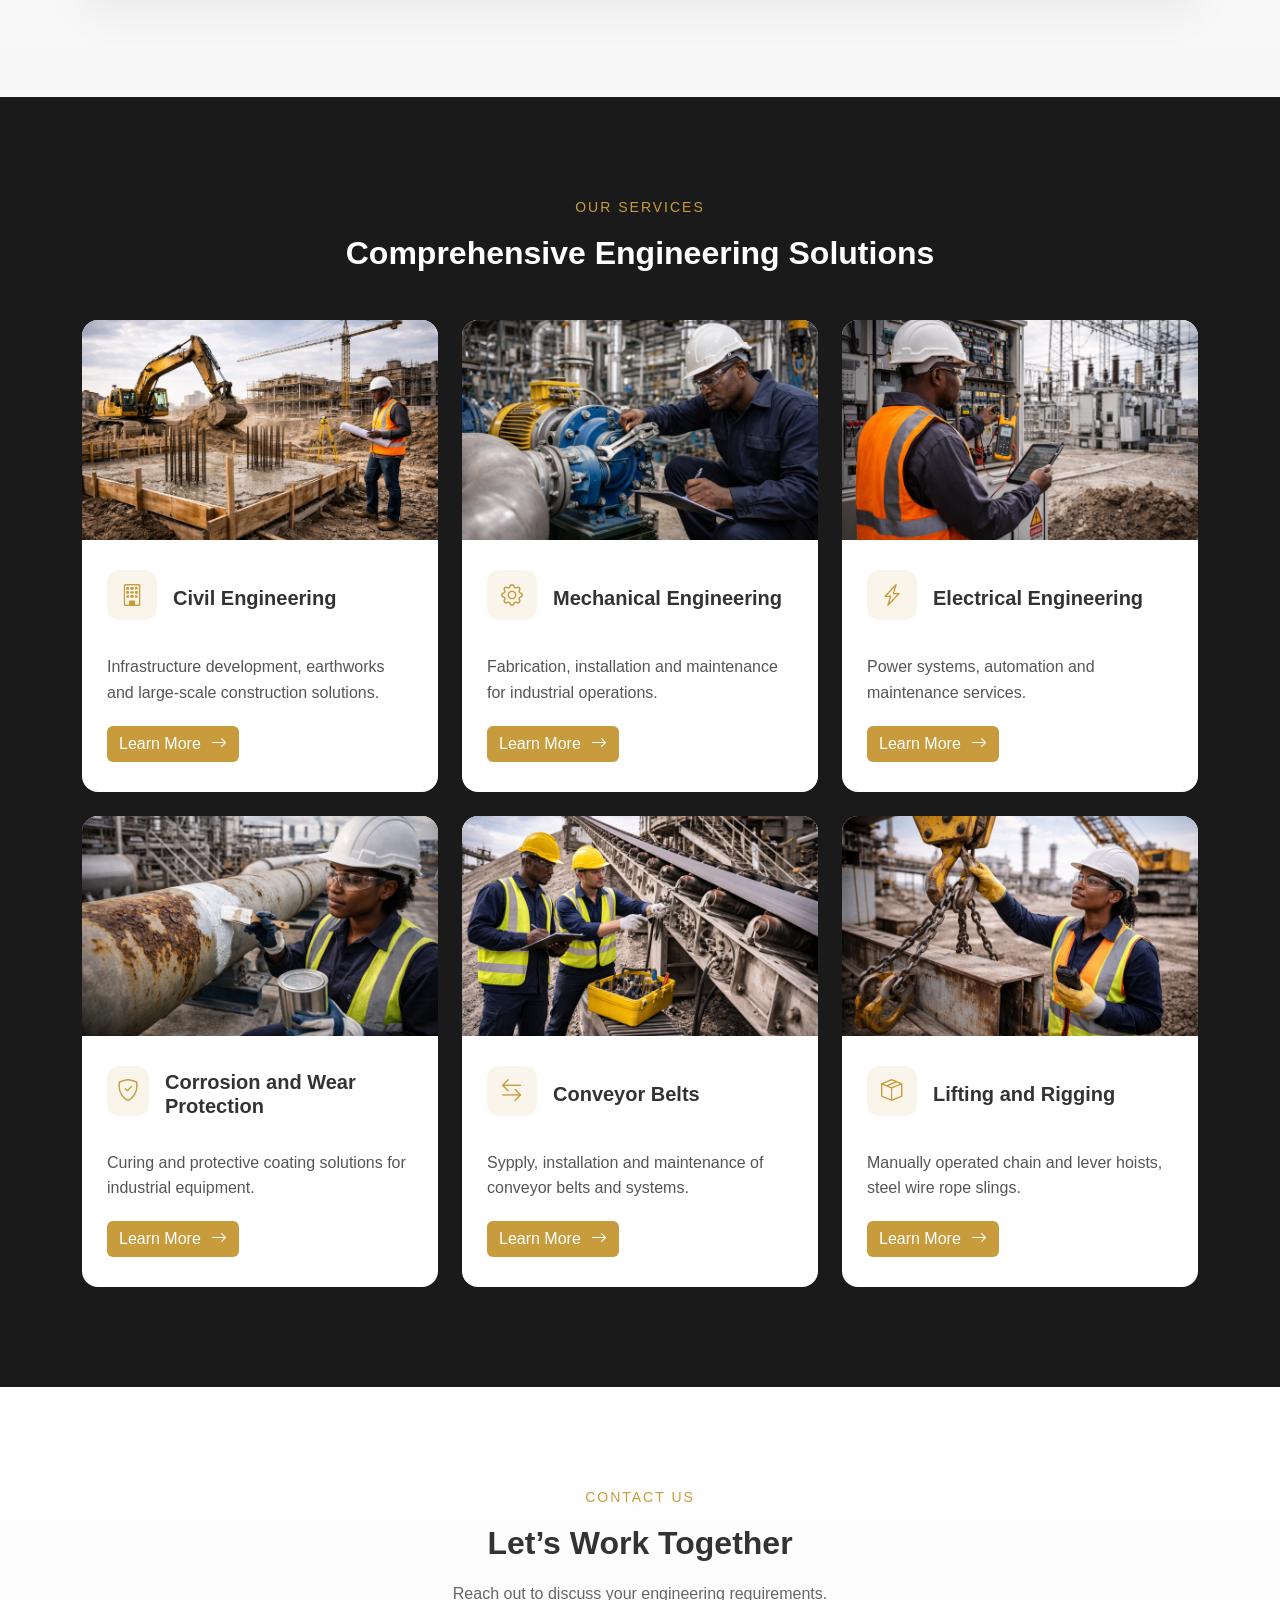
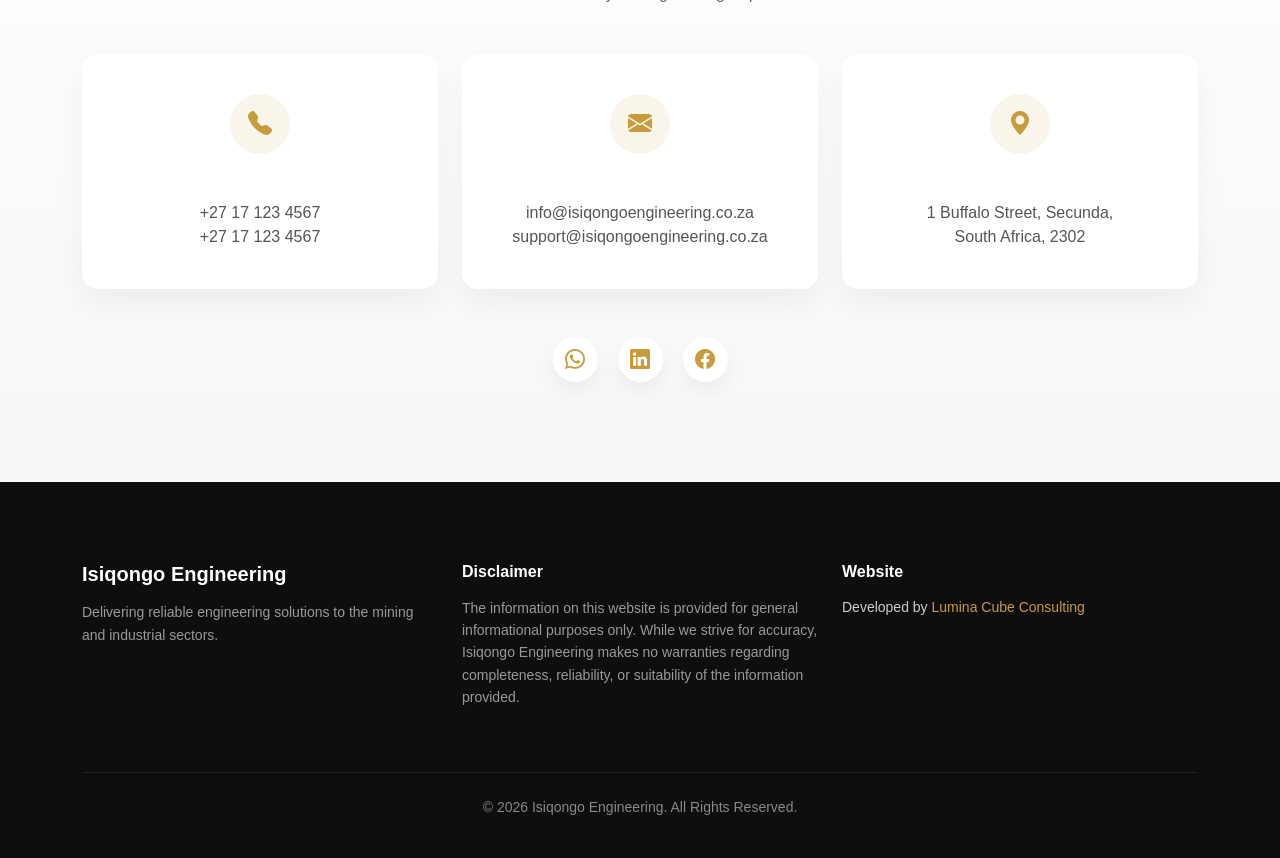
==== commit b8bff7df: "added services page" ====
--- a/index.html
+++ b/index.html
@@ -52,7 +52,7 @@
                     <ul class="navbar-nav align-items-center">
                         <li class="nav-item mx-3"><a class="nav-link" href="#hero-section">Home</a></li>
                         <li class="nav-item mx-3"><a class="nav-link" href="#about">About Us</a></li>
-                        <li class="nav-item mx-3"><a class="nav-link" href="#services">Our Services</a></li>
+                        <li class="nav-item mx-3"><a class="nav-link" href="services.html">Our Services</a></li>
                         <!-- <li class="nav-item"><a class="nav-link" href="#contact">Contact</a></li> -->
                         <li class="nav-item ms-3">
                             <a class="btn btn-gold" href="#contact">Contact Us</a>
@@ -200,7 +200,7 @@
                                 Infrastructure development, earthworks and large-scale construction solutions.
                             </p>
 
-                            <a href="#" class="service-link btn btn-gold">
+                            <a href="services.html#detail-civil-engineering" class="service-link btn btn-gold">
                                 Learn More <i class="bi bi-arrow-right"></i>
                             </a>
                         </div>
--- a/styles.css
+++ b/styles.css
@@ -52,7 +52,8 @@
 }
 
 .hero-content-inner {
-    padding-top: 100px; /* Prevent overlap with fixed navbar */
+    padding-top: 100px;
+    /* Prevent overlap with fixed navbar */
     max-width: 700px;
 }
 
@@ -139,7 +140,8 @@
     }
 
     .nav-item:last-child {
-        margin-left: 0!important;
+        margin-left: 0 !important;
+    }
 
 }
 
@@ -336,7 +338,7 @@
 .service-title {
     font-weight: 600;
     margin-bottom: 12px;
-    color:#333
+    color: #333
 }
 
 /* Text */
@@ -564,3 +566,97 @@
 }
 
 
+/* ===================================================== */
+/* SERVICES PAGE */
+/* ===================================================== */
+
+.services-hero {
+    height: 40vh;
+    background: url('images/hero-background.png') center/cover no-repeat;
+    background-color: #000;
+    position: relative;
+    padding-top: 120px;
+}
+
+.services-hero::before {
+    content: "";
+    position: absolute;
+    inset: 0;
+    background: rgba(0,0,0,0.75);
+}
+
+.services-hero .container {
+    position: relative;
+    z-index: 2;
+}
+
+.services-detail {
+    background: white;
+    color: var(--primary-black);
+}
+
+.service-detail-item {
+    padding: 60px 0;
+    border-bottom: 1px solid rgba(255,255,255,0.05);
+}
+
+.service-detail-img {
+    border-radius: 16px;
+    box-shadow: 0 25px 45px rgba(0,0,0,0.4);
+}
+
+.service-detail-content h3 {
+    font-weight: 600;
+    margin-bottom: 15px;
+}
+
+.service-detail-content i {
+    color: var(--gold);
+}
+
+.service-list {
+    list-style: none;
+    padding: 0;
+}
+
+.service-list li {
+    position: relative;
+    padding-left: 20px;
+    margin-bottom: 10px;
+    color: #555;
+}
+
+.service-list li::before {
+    content: "›";
+    position: absolute;
+    left: 0;
+    color: var(--gold);
+}
+
+.services-cta {
+    background: linear-gradient(to right, #111, #1a1a1a);
+    padding: 100px 0;
+    color: white;
+}
+
+.services-cta h3 {
+    margin-bottom: 20px;
+}
+
+.services-cta p {
+    margin-bottom: 30px;
+    color: #aaa;
+}
+
+/* Responsive */
+
+@media (max-width: 992px) {
+    .services-hero {
+        height: auto;
+        padding: 140px 0 80px;
+    }
+
+    .service-detail-item {
+        padding: 40px 0;
+    }
+}
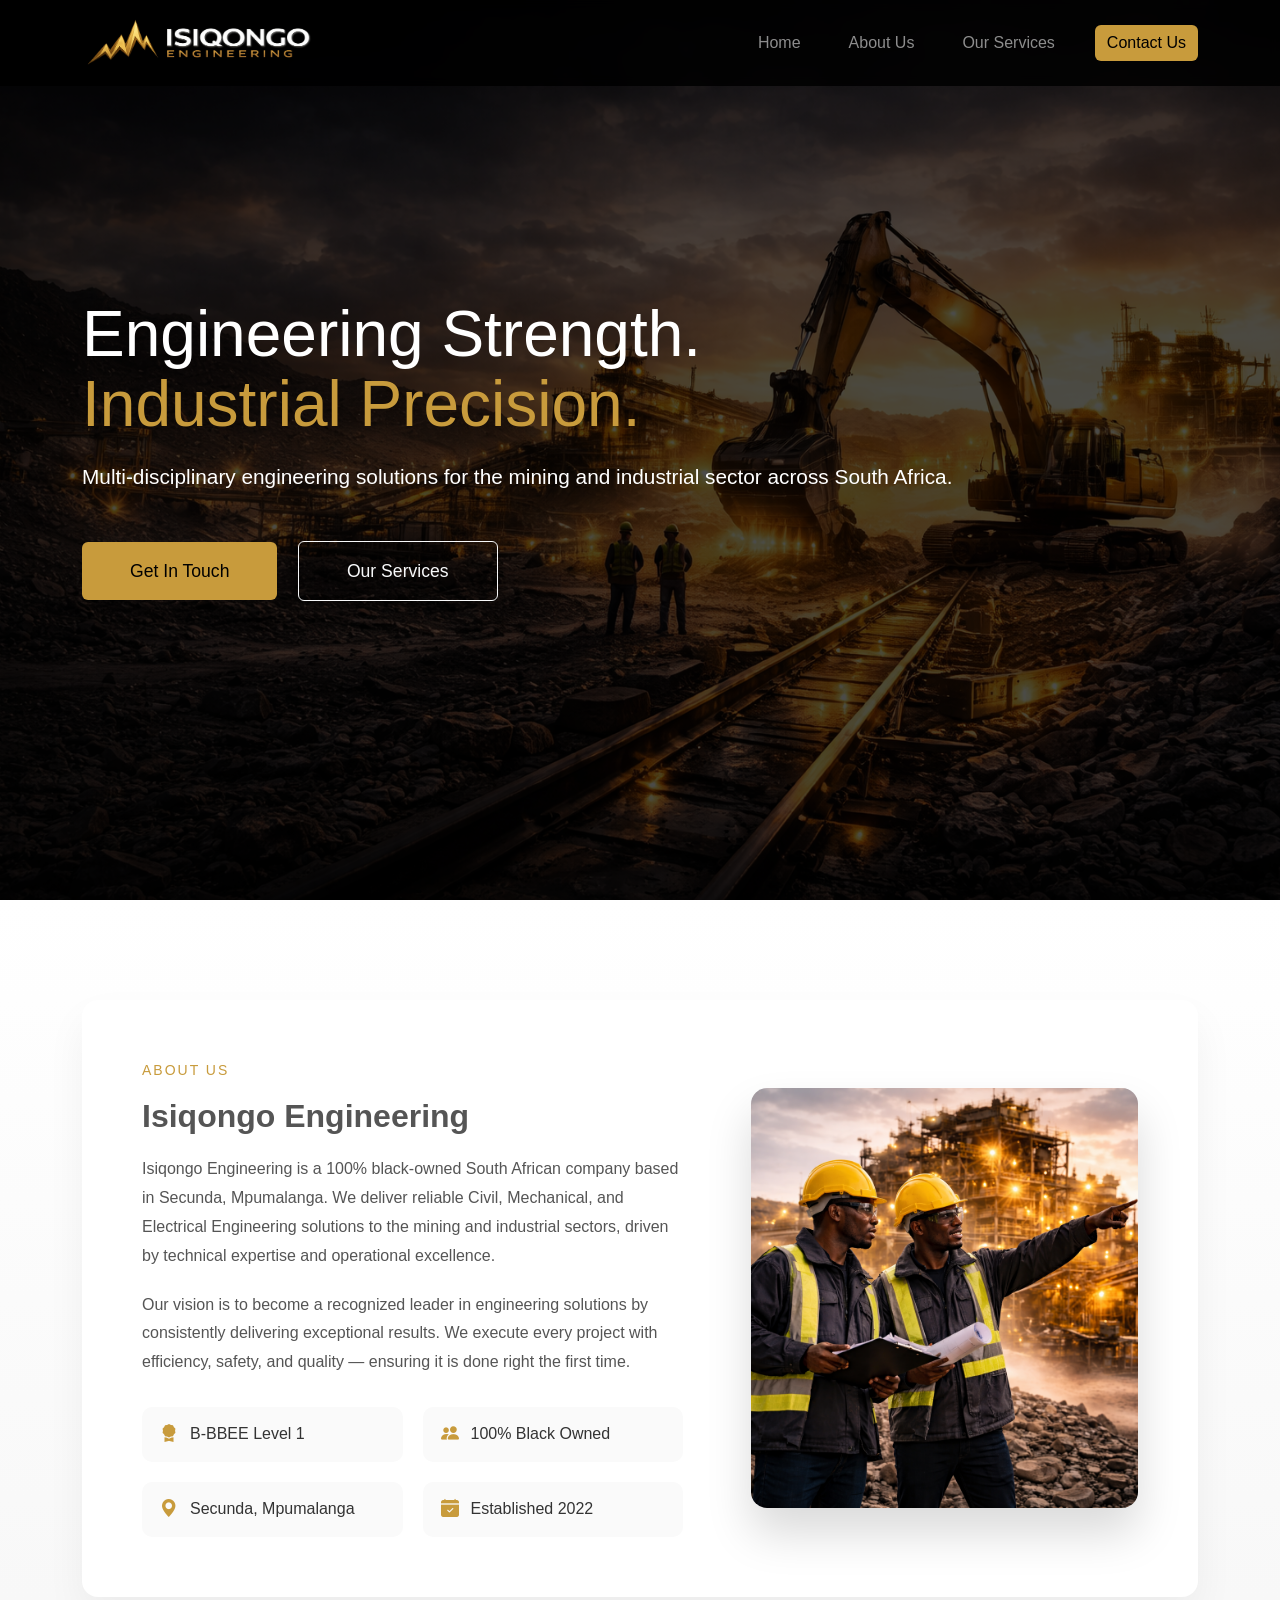
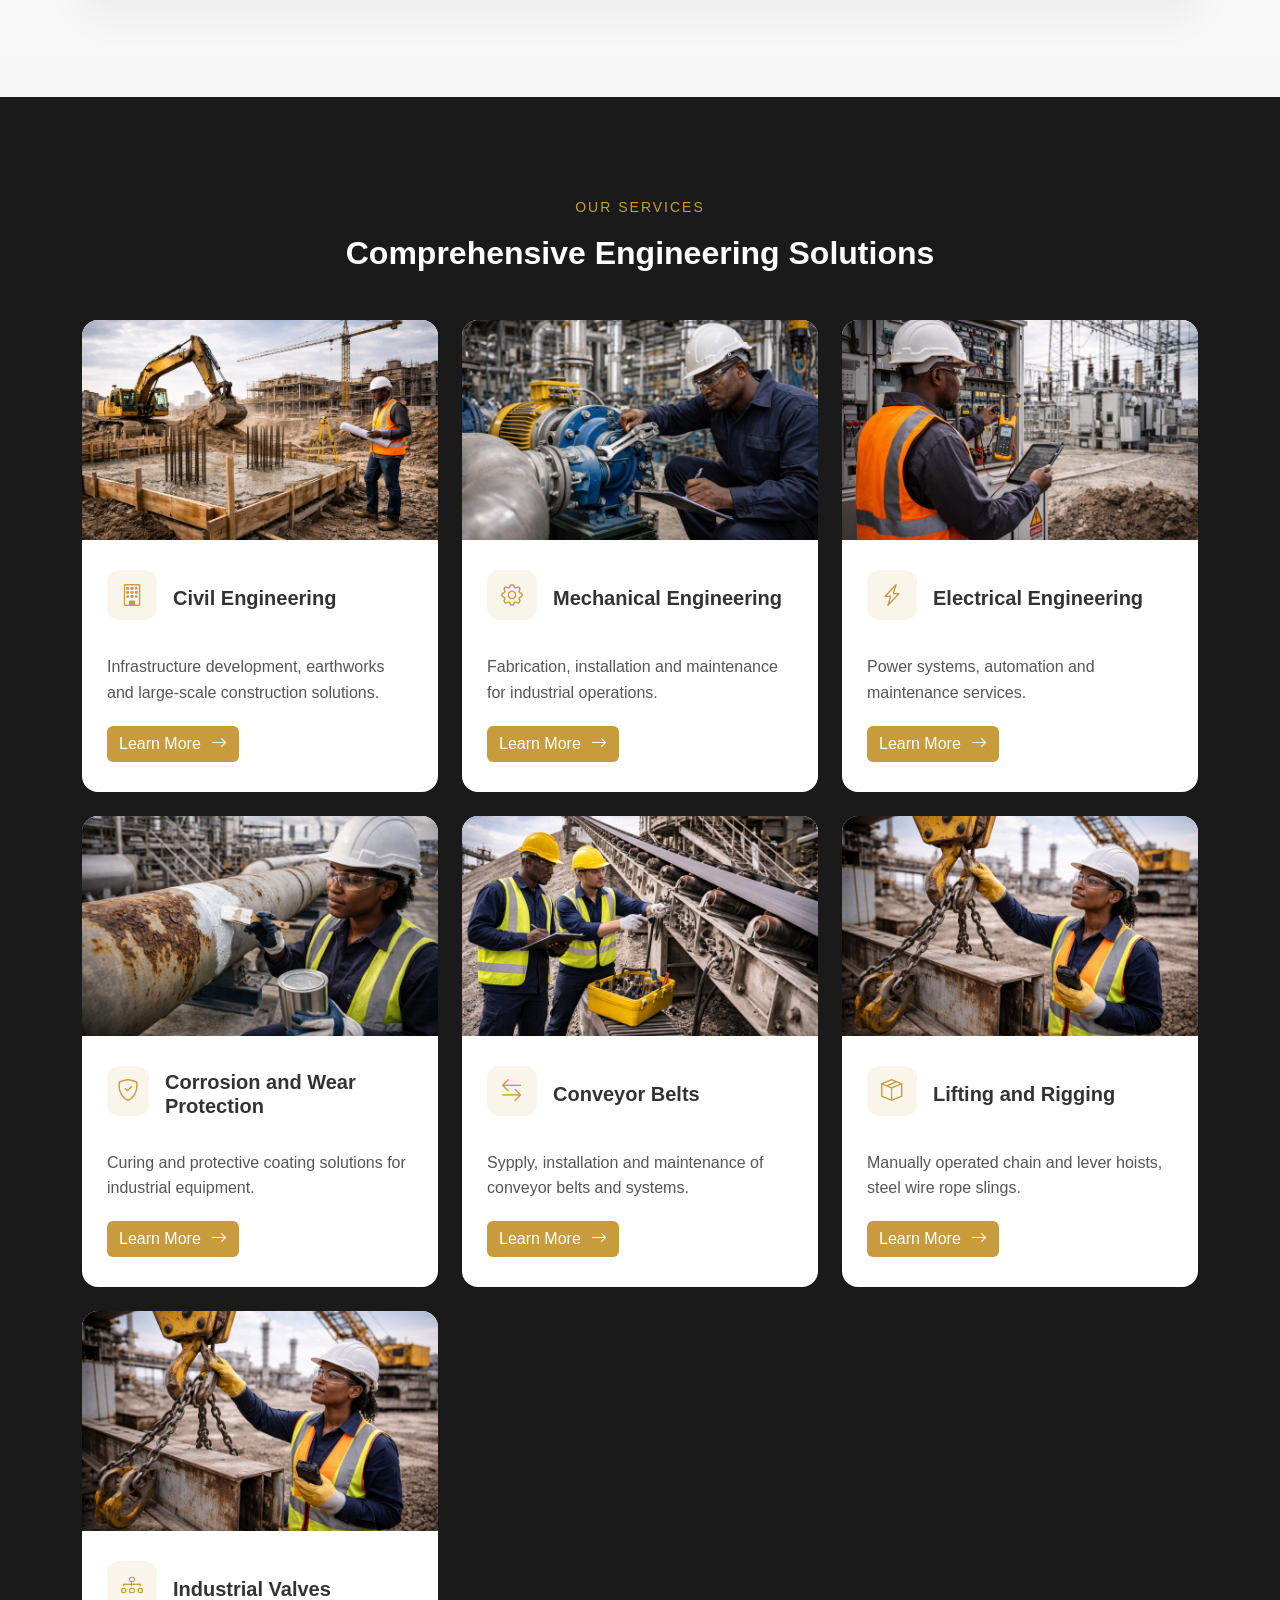
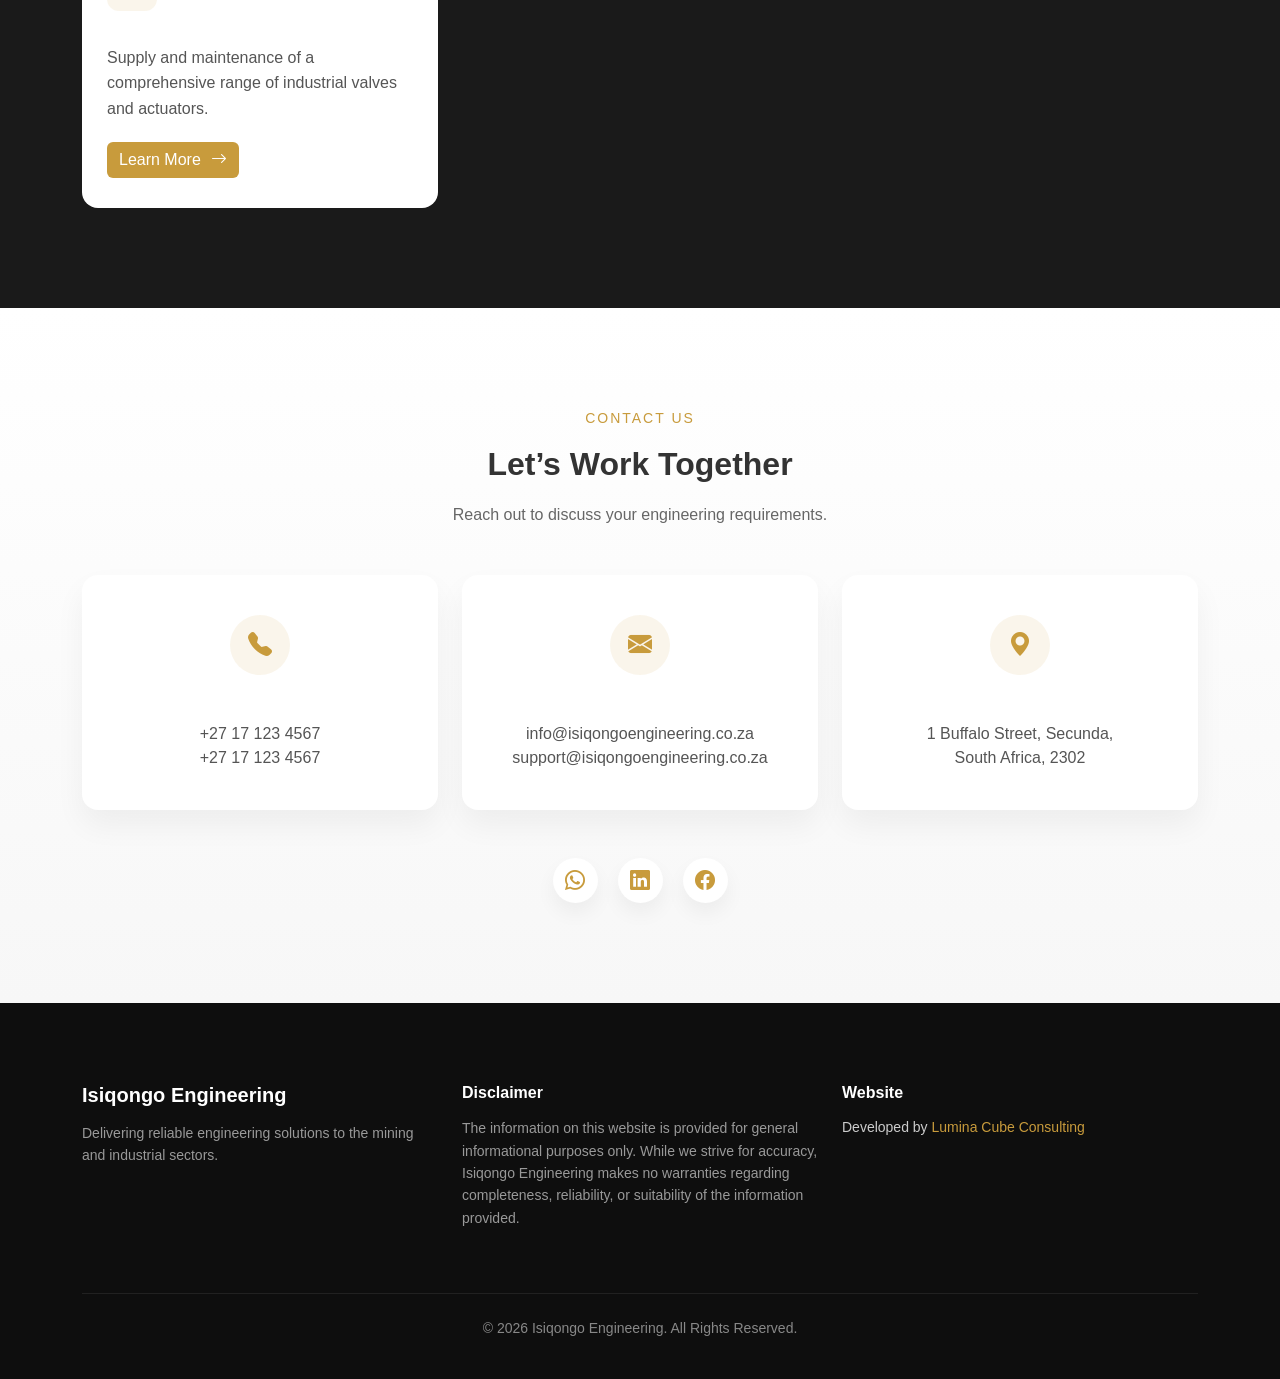
==== commit 7c7a3869: "first draft done" ====
--- a/index.html
+++ b/index.html
@@ -233,7 +233,7 @@
                                 Fabrication, installation and maintenance for industrial operations.
                             </p>
 
-                            <a href="#" class="service-link btn btn-gold">
+                            <a href="services.html#detail-mechanical-engineering" class="service-link btn btn-gold">
                                 Learn More <i class="bi bi-arrow-right"></i>
                             </a>
                         </div>
@@ -265,7 +265,7 @@
                                 Power systems, automation and maintenance services.
                             </p>
 
-                            <a href="#" class="service-link btn btn-gold">
+                            <a href="services.html#detail-electrical-engineering" class="service-link btn btn-gold">
                                 Learn More <i class="bi bi-arrow-right"></i>
                             </a>
                         </div>
@@ -295,7 +295,7 @@
                                 Curing and protective coating solutions for industrial equipment.
                             </p>
 
-                            <a href="#" class="service-link btn btn-gold">
+                            <a href="services.html#detail-corrosion-wear-protection" class="service-link btn btn-gold">
                                 Learn More <i class="bi bi-arrow-right"></i>
                             </a>
                         </div>
@@ -325,7 +325,7 @@
                                 Sypply, installation and maintenance of conveyor belts and systems.
                             </p>
 
-                            <a href="#" class="service-link btn btn-gold">
+                            <a href="services.html#detail-conveyor-belts" class="service-link btn btn-gold">
                                 Learn More <i class="bi bi-arrow-right"></i>
                             </a>
                         </div>
@@ -355,7 +355,38 @@
                                 Manually operated chain and lever hoists, steel wire rope slings.
                             </p>
 
-                            <a href="#" class="service-link btn btn-gold">
+                            <a href="services.html#detail-lifting-rigging" class="service-link btn btn-gold">
+                                Learn More <i class="bi bi-arrow-right"></i>
+                            </a>
+                        </div>
+
+                    </div>
+                </div>
+
+                <!-- ======================== -->
+                <!-- VALVES -->
+                <!-- ======================== -->
+                <div class="col-md-6 col-lg-4">
+                    <div class="service-card">
+
+                        <div class="service-image-wrapper">
+                            <img src="images/lifting-rigging.png" alt="Electrical Engineering" class="service-img">
+                        </div>
+
+                        <div class="service-content">
+                            <div class="d-flex align-items-center mb-3">
+                                <div class="service-icon-badge">
+                                    <i class="bi bi-diagram-3"></i>
+                                </div>
+
+                                <h5 class="service-title ms-3">Industrial Valves</h5>
+                            </div>
+                            <p class="service-text">
+                                Supply and maintenance of a comprehensive range of industrial
+                                valves and actuators.
+                            </p>
+
+                            <a href="services.html#detail-valves" class="service-link btn btn-gold">
                                 Learn More <i class="bi bi-arrow-right"></i>
                             </a>
                         </div>
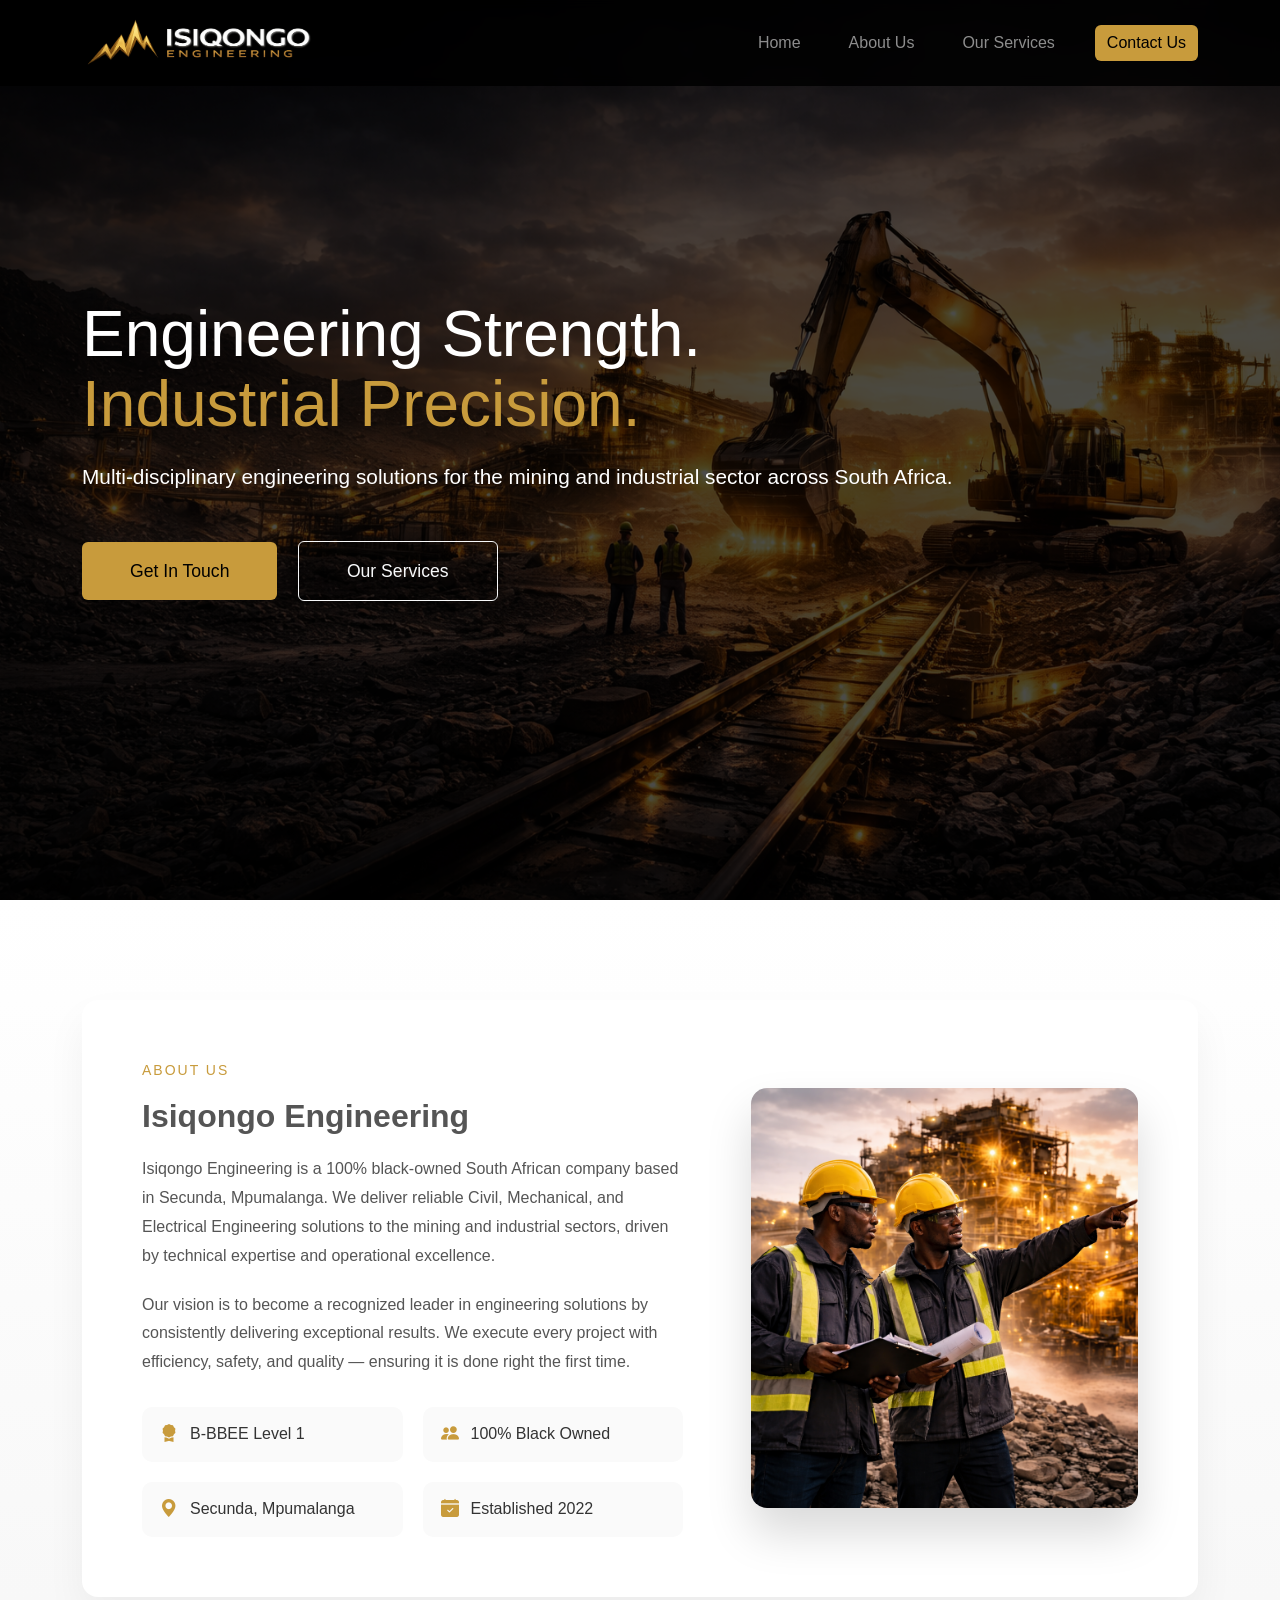
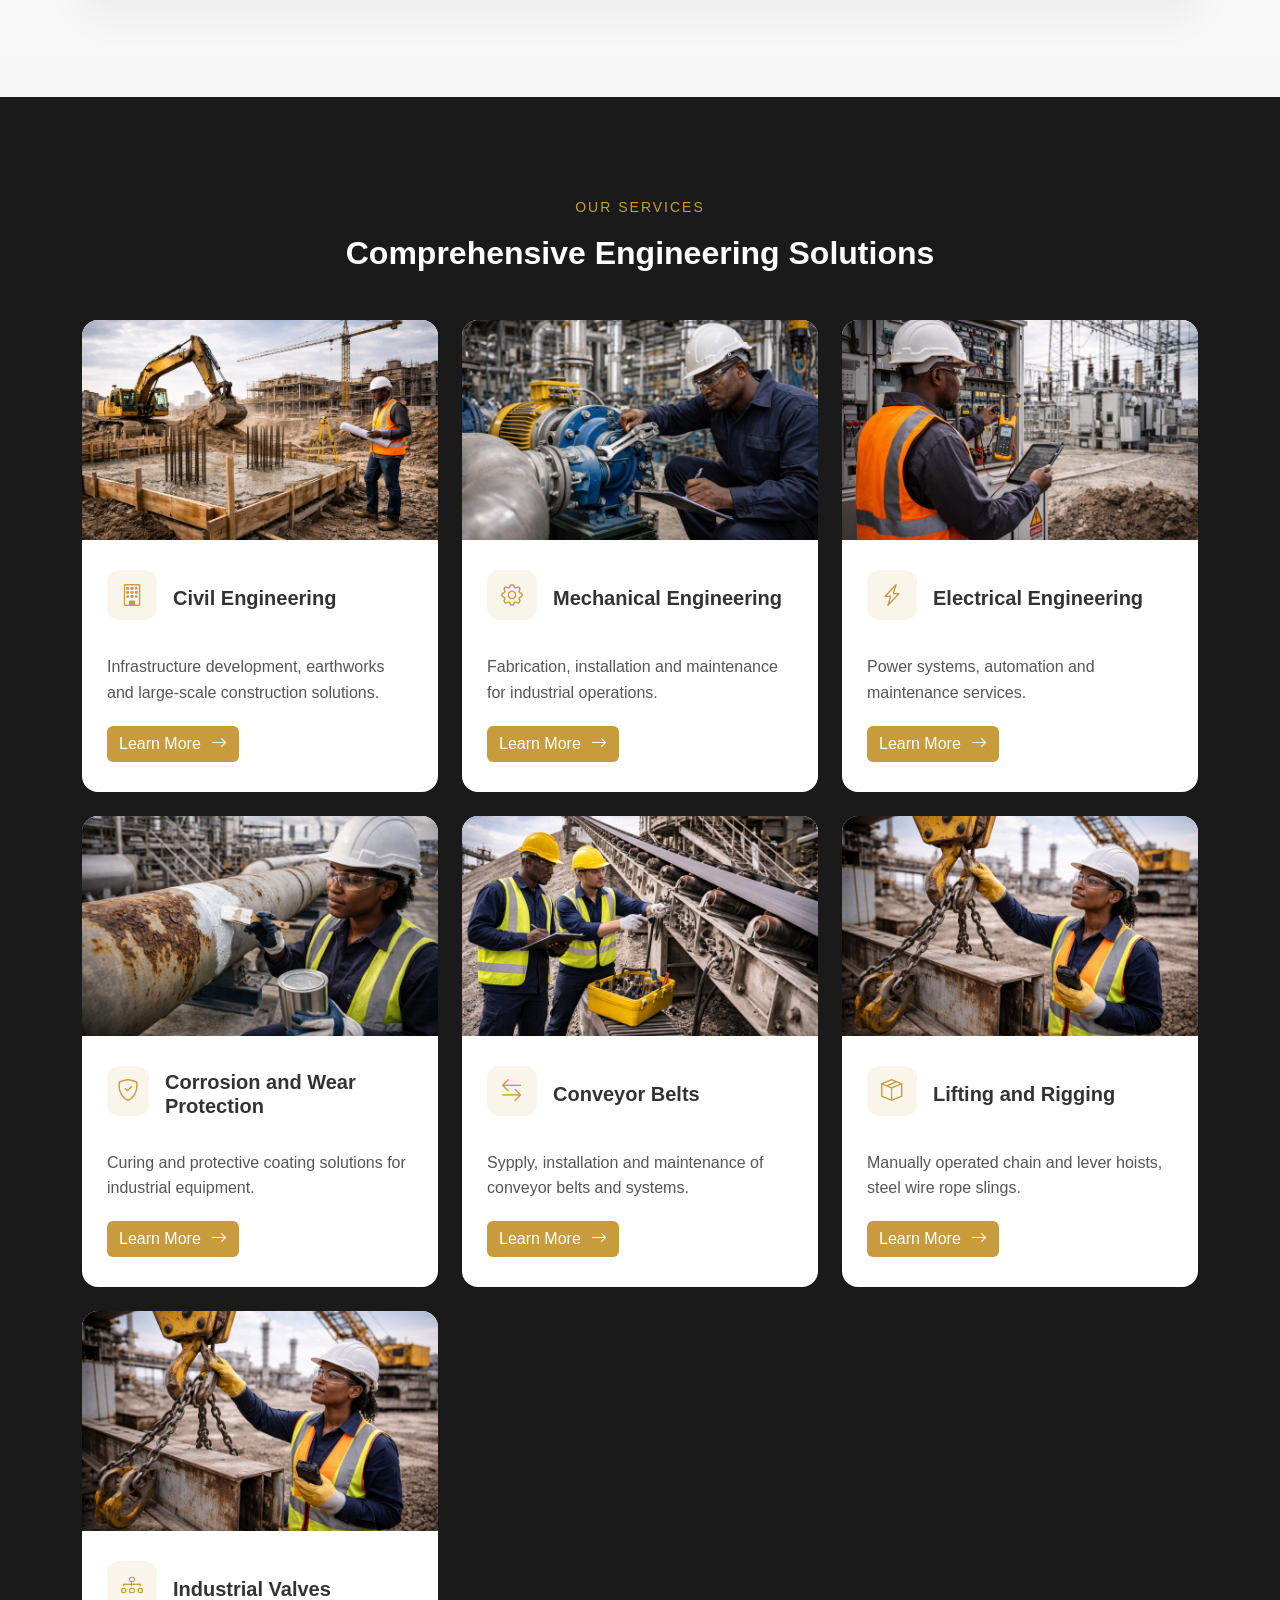
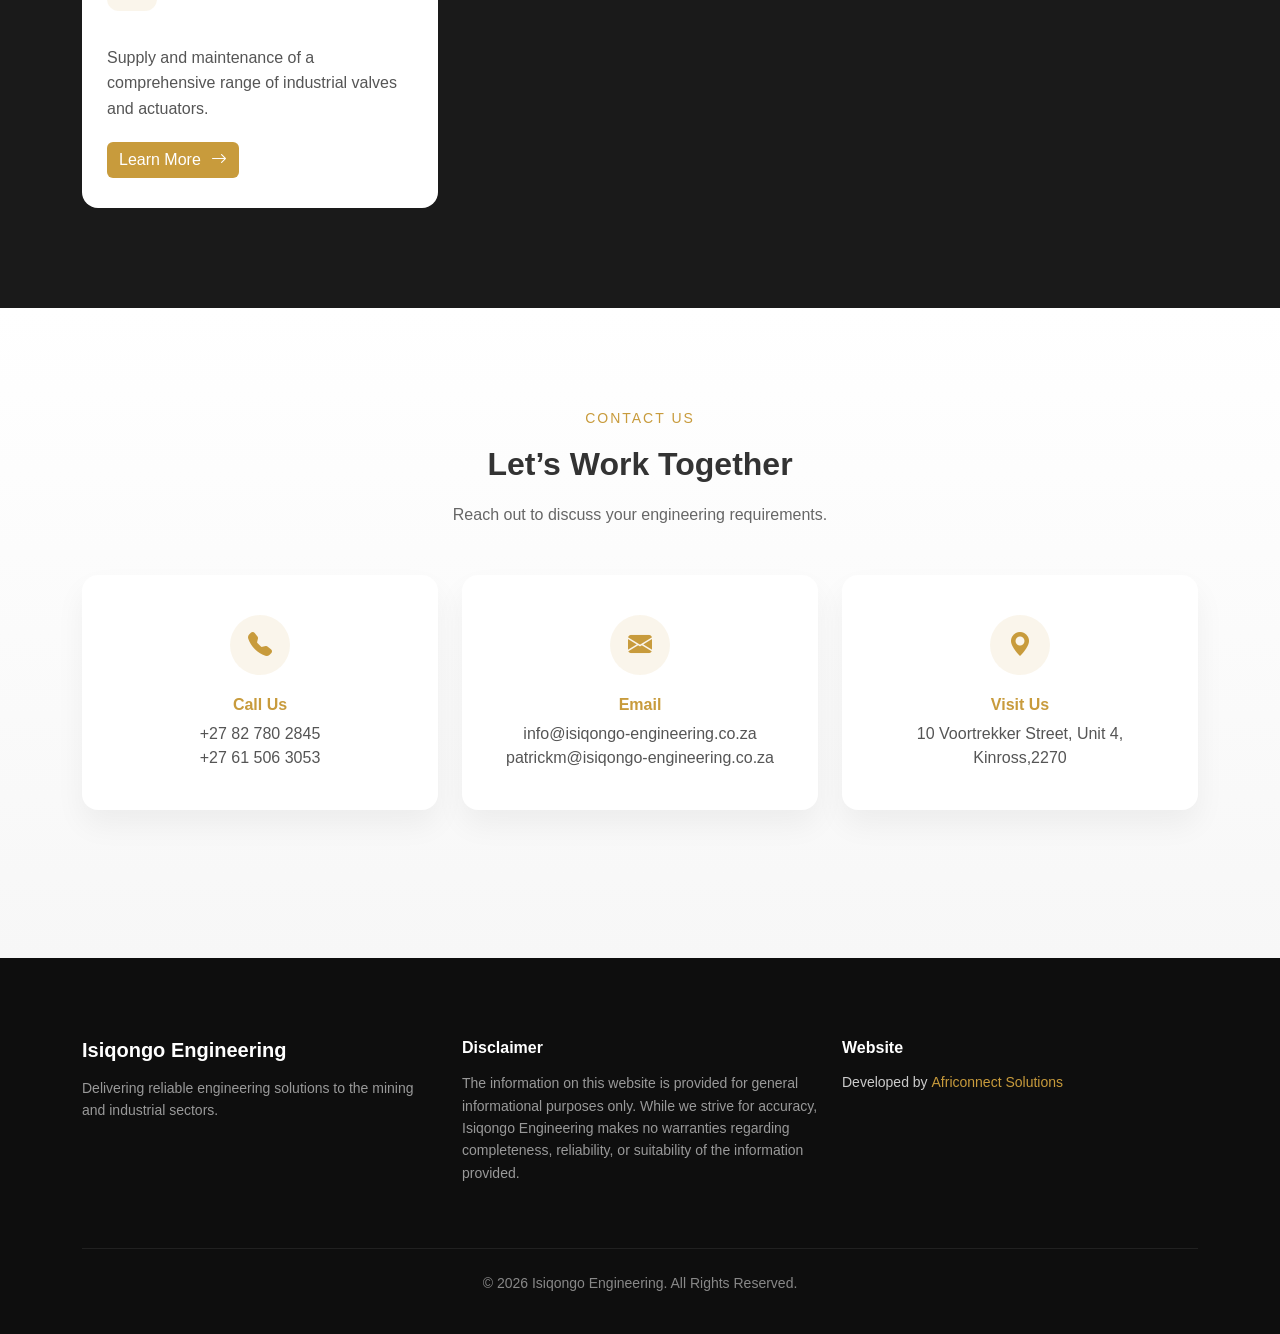
==== commit 38bf2977: "final fixes" ====
--- a/index.html
+++ b/index.html
@@ -424,9 +424,9 @@
                     <div class="contact-icon-wrapper">
                         <i class="bi bi-telephone-fill"></i>
                     </div>
-                    <h6 class="contact-label">Call Us</h6>
-                    <p class="contact-value">+27 17 123 4567</p>
-                    <p class="contact-value">+27 17 123 4567</p>
+                    <h6 class="contact-label" style="color: #C89B3C">Call Us</h6>
+                    <p class="contact-value">+27 82 780 2845</p>
+                    <p class="contact-value">+27 61 506 3053</p>
                 </div>
             </div>
 
@@ -436,9 +436,9 @@
                     <div class="contact-icon-wrapper">
                         <i class="bi bi-envelope-fill"></i>
                     </div>
-                    <h6 class="contact-label">Email</h6>
-                    <p class="contact-value">info@isiqongoengineering.co.za</p>
-                    <p class="contact-value">support@isiqongoengineering.co.za</p>
+                    <h6 class="contact-label" style="color: #C89B3C">Email</h6>
+                    <p class="contact-value">info@isiqongo-engineering.co.za</p>
+                    <p class="contact-value">patrickm@isiqongo-engineering.co.za</p>
                 </div>
             </div>
 
@@ -448,11 +448,11 @@
                     <div class="contact-icon-wrapper">
                         <i class="bi bi-geo-alt-fill"></i>
                     </div>
-                    <h6 class="contact-label">Visit Us</h6>
+                    <h6 class="contact-label" style="color: #C89B3C">Visit Us</h6>
                     <p class="contact-value">
-                        1 Buffalo Street,
-                        Secunda,<br>
-                        South Africa, 2302
+                        10 Voortrekker Street,
+                        Unit 4,<br>
+                        Kinross,2270
                     </p>
                 </div>
             </div>
@@ -461,9 +461,9 @@
 
         <!-- Social Icons -->
         <div class="social-wrapper text-center mt-5">
-            <a href="#" class="social-icon"><i class="bi bi-whatsapp"></i></a>
-            <a href="#" class="social-icon"><i class="bi bi-linkedin"></i></a>
-            <a href="#" class="social-icon"><i class="bi bi-facebook"></i></a>
+            <!-- <a href="#" class="social-icon"><i class="bi bi-whatsapp"></i></a> -->
+            <!-- <a href="#" class="social-icon"><i class="bi bi-linkedin"></i></a>
+            <a href="#" class="social-icon"><i class="bi bi-facebook"></i></a> -->
         </div>
 
     </div>
@@ -505,8 +505,8 @@
                 <h6 class="footer-heading">Website</h6>
                 <p class="footer-developed">
                     Developed by
-                    <a href="https://www.lumina-cube.co.za" target="_blank">
-                        Lumina Cube Consulting
+                    <a href="https://www.africonnectsolutions.co.za" target="_blank">
+                        Africonnect Solutions
                     </a>
                 </p>
             </div>
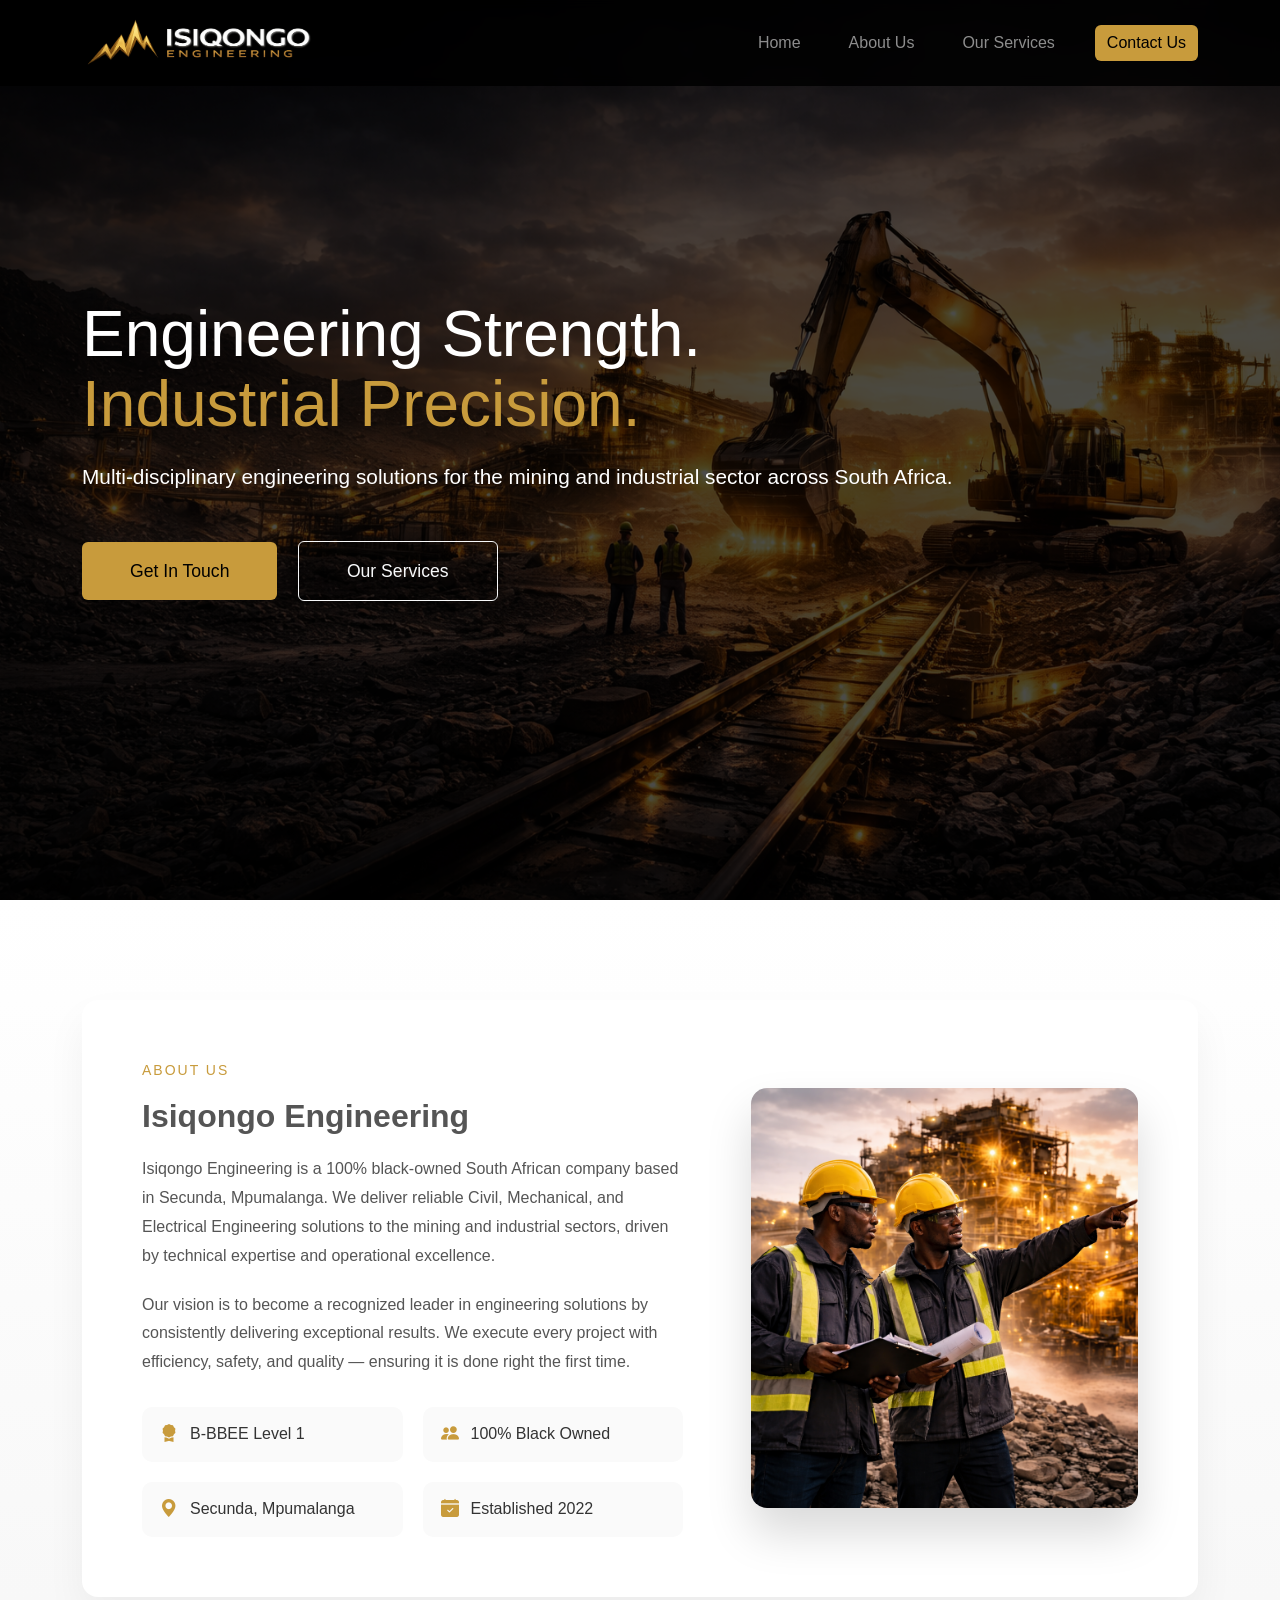
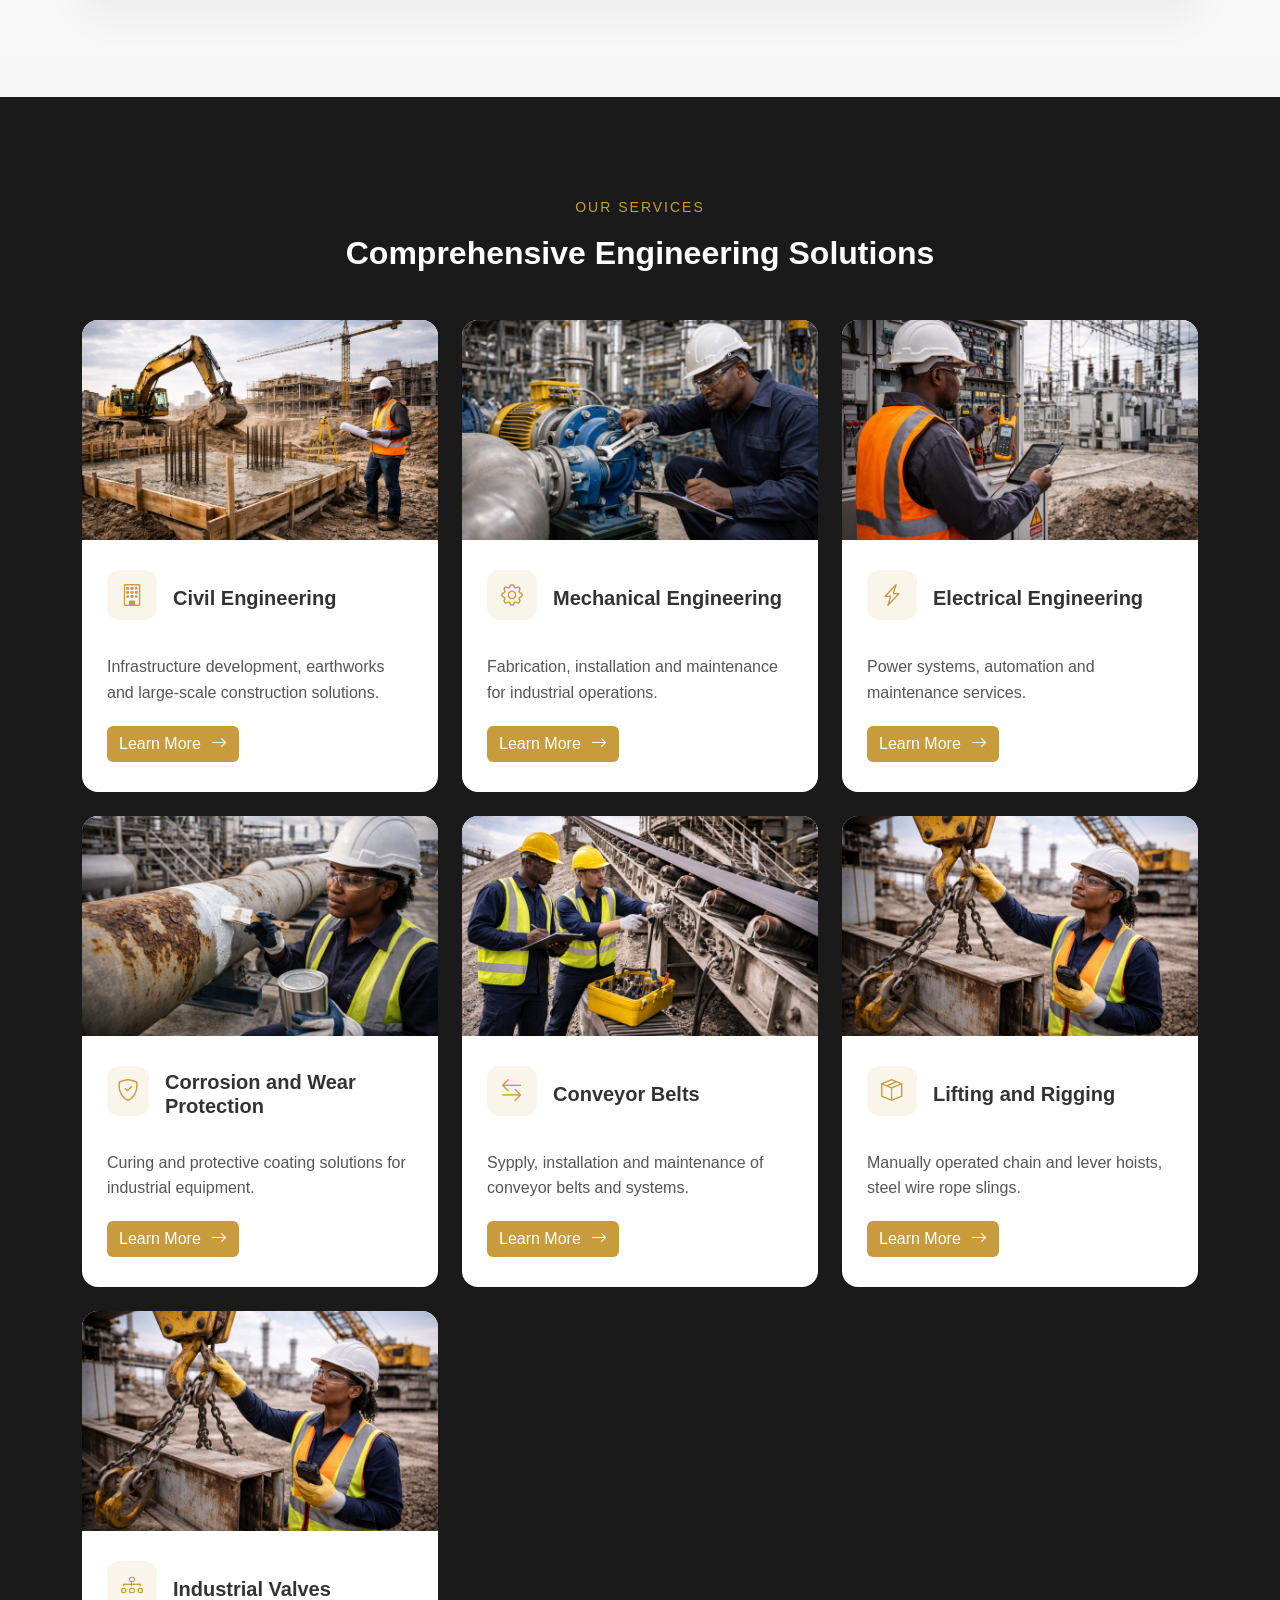
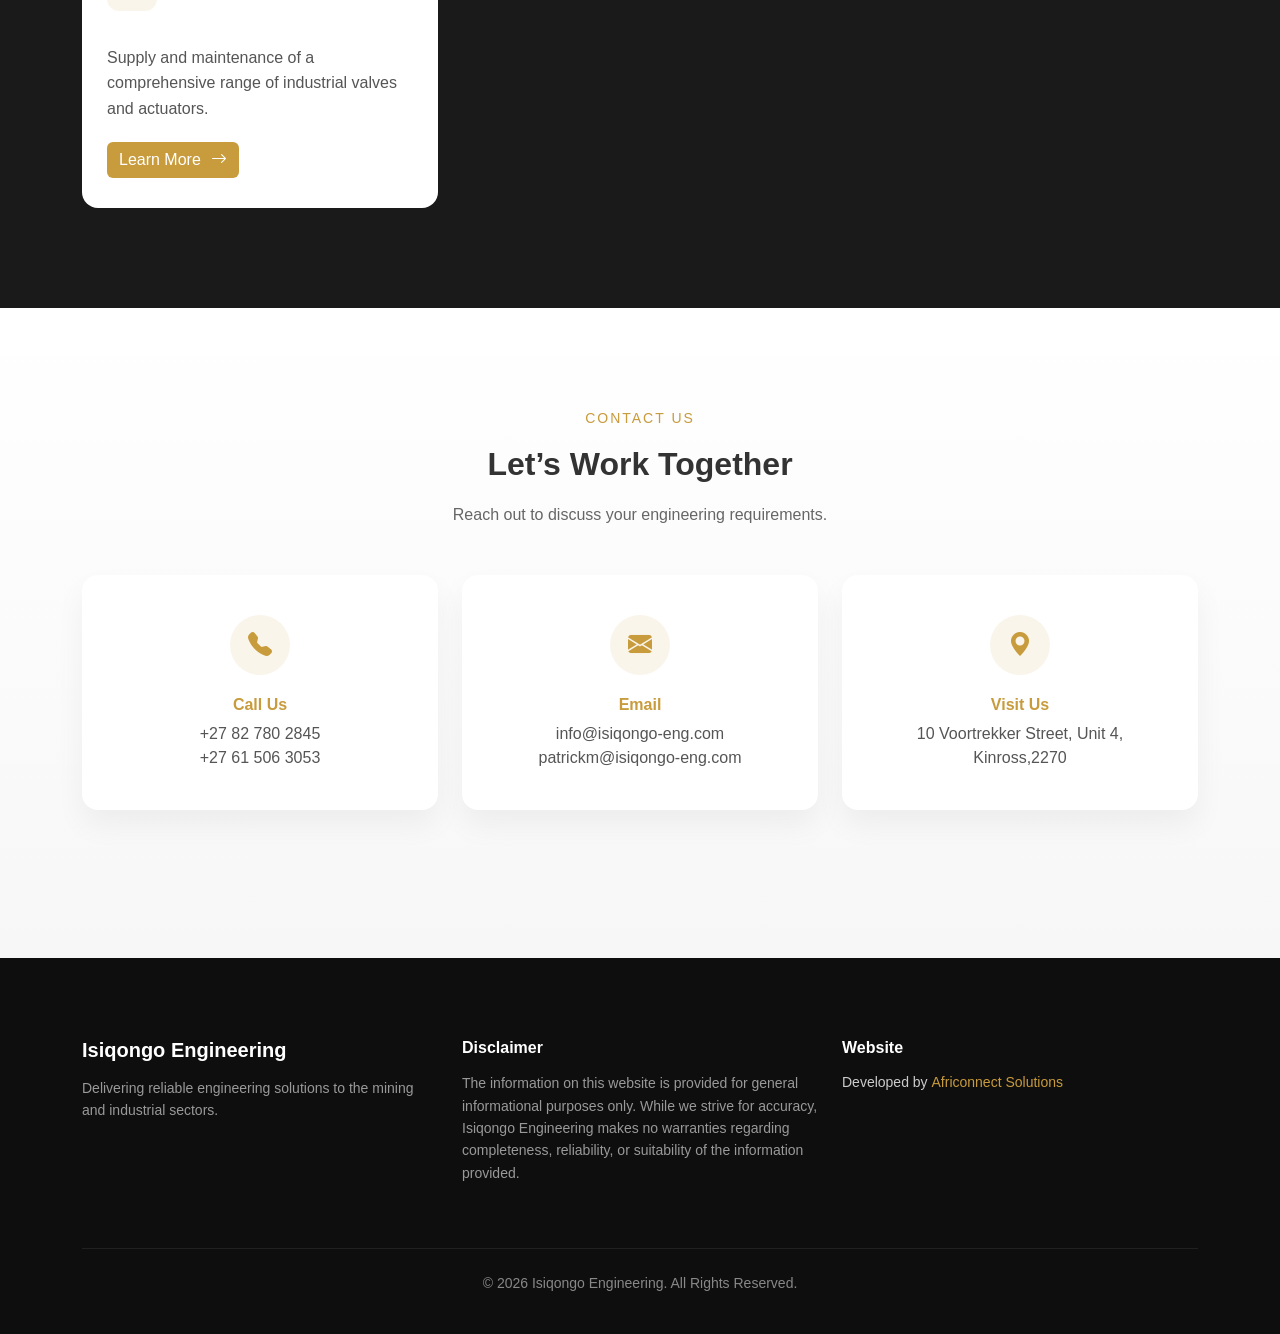
==== commit b3c02536: "changed email addresses" ====
--- a/index.html
+++ b/index.html
@@ -437,8 +437,8 @@
                         <i class="bi bi-envelope-fill"></i>
                     </div>
                     <h6 class="contact-label" style="color: #C89B3C">Email</h6>
-                    <p class="contact-value">info@isiqongo-engineering.co.za</p>
-                    <p class="contact-value">patrickm@isiqongo-engineering.co.za</p>
+                    <p class="contact-value">info@isiqongo-eng.com </p>
+                    <p class="contact-value">patrickm@isiqongo-eng.com</p>
                 </div>
             </div>
 
